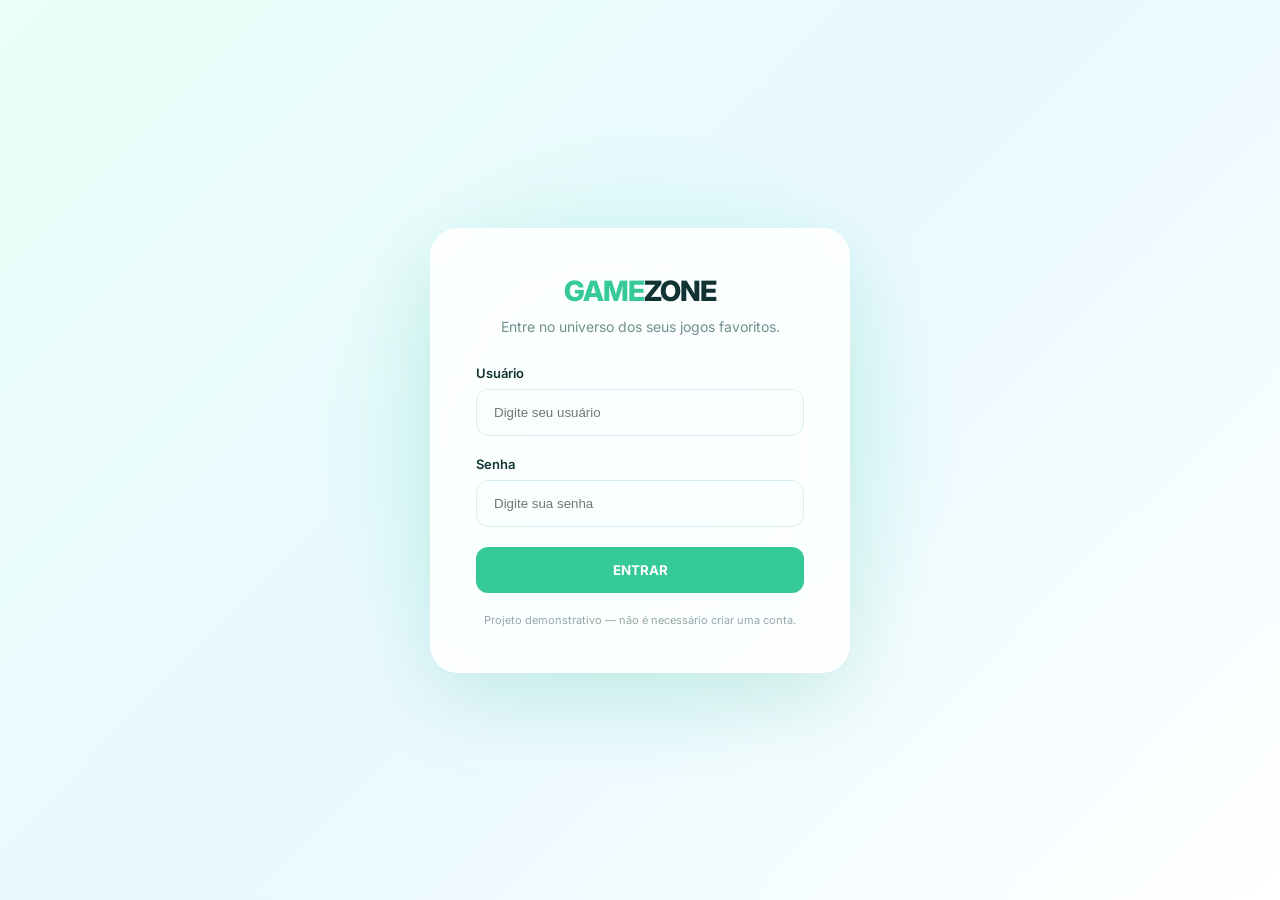
==== index.html @ 06025a19 "Rename MEU-SITE.html to index.html" ====
<!DOCTYPE html>

<html lang="pt-BR">

<head> <meta charset="UTF-8"> <meta name="viewport" content="width=device-width, initial-scale=1.0">

<title>GameZone - Universo dos Jogos</title>

<link rel="stylesheet" href="style.css">

<link rel="preconnect" href="https://fonts.googleapis.com">
<link rel="preconnect" href="https://fonts.gstatic.com" crossorigin>

<link href="https://fonts.googleapis.com/css2?family=Inter:wght@400;500;600;700;800&display=swap"
    rel="stylesheet">

</head>

<body>

<!-- =========================
     TELA DE LOGIN
========================== -->

<section id="loginScreen" class="login-screen">

    <div class="login-background"></div>

    <div class="login-card">

        <div class="logo">
            <span>GAME</span>ZONE
        </div>

        <p class="login-subtitle">
            Entre no universo dos seus jogos favoritos.
        </p>

        <form id="loginForm">

            <div class="input-group">
                <label for="username">Usuário</label>

                <input
                    type="text"
                    id="username"
                    placeholder="Digite seu usuário"
                    required
                >
            </div>

            <div class="input-group">
                <label for="password">Senha</label>

                <input
                    type="password"
                    id="password"
                    placeholder="Digite sua senha"
                    required
                >
            </div>

            <button type="submit" class="login-button">
                ENTRAR
            </button>

        </form>

        <p class="login-info">
            Projeto demonstrativo — não é necessário criar uma conta.
        </p>

    </div>

</section>


<!-- =========================
     SITE PRINCIPAL
========================== -->

<div id="mainSite" class="main-site hidden">

    <!-- NAVBAR -->

    <header class="navbar">

        <div class="nav-logo">
            <span>GAME</span>ZONE
        </div>

        <nav>

            <button onclick="showHome()">
                Início
            </button>

            <button onclick="scrollToGames()">
                Jogos
            </button>

            <button onclick="showAbout()">
                Sobre
            </button>

        </nav>

        <button class="logout-button" onclick="logout()">
            Sair
        </button>

    </header>


    <!-- =========================
         HOME
    ========================== -->

    <main id="homePage">

        <section class="hero">

            <div class="hero-content">

                <span class="hero-tag">
                    🎮 UNIVERSO GAMER
                </span>

                <h1>
                    DESCUBRA O MUNDO
                    <strong>DOS JOGOS</strong>
                </h1>

                <p>
                    Conheça alguns dos maiores jogos competitivos
                    e descubra como eles funcionam, seus estilos
                    e os principais diferenciais.
                </p>

                <button
                    class="hero-button"
                    onclick="scrollToGames()"
                >
                    EXPLORAR JOGOS
                    <span>→</span>
                </button>

            </div>

            <div class="hero-decoration">

                <div class="floating-card card-one">
                    🎯
                </div>

                <div class="floating-card card-two">
                    🏆
                </div>

                <div class="floating-card card-three">
                    ⚡
                </div>

                <div class="controller">
                    🎮
                </div>

            </div>

        </section>


      <!-- =========================
     JOGOS
========================== -->

<section id="gamesSection" class="games-section">

    <div class="section-title">

        <span>
            EXPLORE
        </span>

        <h2>
            ESCOLHA SEU JOGO
        </h2>

        <p>
            Clique em um jogo para conhecer sua mecânica,
            características e diferenciais.
        </p>

    </div>


    <div class="games-grid">


        <!-- =========================
             FORTNITE
        ========================== -->

        <article
            class="game-card fortnite-card"
            onclick="openGame('fortnite')"
        >

            <div class="game-image">

                <img
                 src="https://m.media-amazon.com/images/M/MV5BMTZlMmIxM2EtN2Y4Zi00M2ZhLTk3NzgtNjJmZTU0MTQ3YjcwXkEyXkFqcGc@._V1_.jpg"
                 alt="Fortnite"
>
                >

                <div class="game-overlay"></div>

                <span class="game-number">
                    01
                </span>

            </div>

            <div class="game-info">

                <h3>
                    Fortnite
                </h3>

                <p>
                    Battle Royale
                </p>

                <span class="explore">
                    EXPLORAR →
                </span>

            </div>

        </article>


        <!-- =========================
             FREE FIRE
        ========================== -->

        <article
            class="game-card freefire-card"
            onclick="openGame('freefire')"
        >

            <div class="game-image">

                <img
                    src="https://encrypted-tbn0.gstatic.com/images?q=tbn:ANd9GcQwPkBioJbd1erYd35ypgHe_MgusCHqOXtdo_-5SvNzVg&s=10"
                    alt="Free Fire"
                >

                <div class="game-overlay"></div>

                <span class="game-number">
                    02
                </span>

            </div>

            <div class="game-info">

                <h3>
                    Free Fire
                </h3>

                <p>
                    Battle Royale Mobile
                </p>

                <span class="explore">
                    EXPLORAR →
                </span>

            </div>

        </article>


        <!-- =========================
             COUNTER STRIKE 2
        ========================== -->

        <article
            class="game-card cs-card"
            onclick="openGame('cs2')"
        >

            <div class="game-image">

                <img
                    src="https://cdn.cloudflare.steamstatic.com/steam/apps/730/header.jpg"
                    alt="Counter Strike 2"
                >

                <div class="game-overlay"></div>

                <span class="game-number">
                    03
                </span>

            </div>

            <div class="game-info">

                <h3>
                    Counter-Strike 2
                </h3>

                <p>
                    FPS Competitivo
                </p>

                <span class="explore">
                    EXPLORAR →
                </span>

            </div>

        </article>


        <!-- =========================
             VALORANT
        ========================== -->

        <article
            class="game-card valorant-card"
            onclick="openGame('valorant')"
        >

            <div class="game-image">

                <img
                    src="https://encrypted-tbn0.gstatic.com/images?q=tbn:ANd9GcRIovAiIYFMlY9h-TeOAHui0zJ6QDok-z_y-FRqliYFtg&s=10"
                    alt="Valorant"
                >

                <div class="game-overlay"></div>

                <span class="game-number">
                    04
                </span>

            </div>

            <div class="game-info">

                <h3>
                    Valorant
                </h3>

                <p>
                    FPS Tático
                </p>

                <span class="explore">
                    EXPLORAR →
                </span>

            </div>

        </article>


    </div>

</section>


        <!-- =========================
             SOBRE
        ========================== -->

        <section id="aboutSection" class="about-section">

            <div class="about-content">

                <span>
                    SOBRE O PROJETO
                </span>

                <h2>
                    GAME<span>ZONE</span>
                </h2>

                <p>
                    O GameZone é um projeto desenvolvido para
                    apresentar informações sobre jogos populares,
                    explicando de maneira simples como funcionam
                    e quais características fazem cada título
                    ser diferente.
                </p>

            </div>

        </section>

    </main>


    <!-- =========================
         PÁGINA DO JOGO
    ========================== -->

    <section id="gamePage" class="game-page hidden">

        <div class="game-page-background"></div>

        <button
            class="back-button"
            onclick="closeGame()"
        >
            ← VOLTAR
        </button>


        <div class="game-page-content">

            <div class="game-page-header">

                <span id="gameCategory">
                    BATTLE ROYALE
                </span>

                <h1 id="gameTitle">
                    FORTNITE
                </h1>

                <p id="gameDescription">
                    Descrição do jogo.
                </p>

            </div>


            <div class="game-details">


                <div class="detail-box">

                    <div class="detail-icon">
                        🎮
                    </div>

                    <h3>
                        COMO FUNCIONA
                    </h3>

                    <p id="gameHow">
                        Informações sobre como o jogo funciona.
                    </p>

                </div>


                <div class="detail-box">

                    <div class="detail-icon">
                        ⚡
                    </div>

                    <h3>
                        DIFERENCIAL
                    </h3>

                    <p id="gameDifference">
                        Informações sobre o diferencial.
                    </p>

                </div>


                <div class="detail-box">

                    <div class="detail-icon">
                        🏆
                    </div>

                    <h3>
                        OBJETIVO
                    </h3>

                    <p id="gameObjective">
                        Informações sobre o objetivo.
                    </p>

                </div>


            </div>


            <div class="game-features">

                <h2>
                    PRINCIPAIS CARACTERÍSTICAS
                </h2>

                <div id="gameFeatures" class="features-list">
                </div>

            </div>

        </div>

    </section>


    <!-- FOOTER -->

    <footer>

        <div class="footer-logo">
            GAME<span>ZONE</span>
        </div>

        <p>
            Projeto educacional sobre jogos eletrônicos.
        </p>

        <p class="copyright">
            © 2026 GameZone
        </p>

    </footer>

</div>


<script src="script.js"></script>

</body>

</html>
---- style.css ----
/* =========================================
   CONFIGURACOES GERAIS
========================================= */

* {
    margin: 0;
    padding: 0;
    box-sizing: border-box;
}

html {
    scroll-behavior: smooth;
}

body {
    font-family: "Inter", sans-serif;
    background: #f7ffff;
    color: #123333;
    overflow-x: hidden;
}

button {
    font-family: inherit;
    cursor: pointer;
}

.hidden {
    display: none !important;
}


/* =========================================
   TELA DE LOGIN
========================================= */

.login-screen {
    min-height: 100vh;
    display: flex;
    justify-content: center;
    align-items: center;
    position: relative;
    overflow: hidden;
    background: linear-gradient(
        135deg,
        #eafff8,
        #e9f9ff,
        #ffffff
    );
}

.login-background {
    position: absolute;
    width: 700px;
    height: 700px;
    background: radial-gradient(
        circle,
        rgba(77, 230, 180, 0.25),
        transparent 65%
    );
    border-radius: 50%;
    animation: pulseBackground 6s infinite alternate;
}

@keyframes pulseBackground {
    from {
        transform: scale(1);
    }

    to {
        transform: scale(1.3);
    }
}

.login-card {
    position: relative;
    z-index: 2;
    width: 420px;
    max-width: 90%;
    padding: 45px;
    border-radius: 28px;
    background: rgba(255, 255, 255, 0.9);
    backdrop-filter: blur(20px);
    box-shadow: 0 30px 80px rgba(34, 160, 130, 0.15);
    border: 1px solid rgba(255, 255, 255, 0.8);
    text-align: center;
    animation: loginEntry 0.8s ease;
}

@keyframes loginEntry {
    from {
        opacity: 0;
        transform: translateY(40px) scale(0.95);
    }

    to {
        opacity: 1;
        transform: translateY(0) scale(1);
    }
}

.logo,
.nav-logo {
    font-size: 28px;
    font-weight: 800;
    letter-spacing: -1px;
}

.logo span,
.nav-logo span {
    color: #36c99a;
}

.login-subtitle {
    margin-top: 10px;
    margin-bottom: 30px;
    color: #719090;
    font-size: 14px;
}

.input-group {
    text-align: left;
    margin-bottom: 20px;
}

.input-group label {
    display: block;
    margin-bottom: 8px;
    font-size: 13px;
    font-weight: 600;
}

.input-group input {
    width: 100%;
    padding: 15px 17px;
    border: 1px solid #d7eeee;
    border-radius: 12px;
    outline: none;
    background: #f9ffff;
    transition: 0.3s;
}

.input-group input:focus {
    border-color: #55d9b0;
    box-shadow: 0 0 0 4px rgba(85, 217, 176, 0.12);
}

.login-button {
    width: 100%;
    border: none;
    border-radius: 12px;
    padding: 15px;
    color: white;
    background: #35c99a;
    font-weight: 700;
    transition: 0.3s;
}

.login-button:hover {
    transform: translateY(-2px);
    background: #27b789;
    box-shadow: 0 12px 25px rgba(39, 183, 137, 0.25);
}

.login-info {
    margin-top: 20px;
    color: #94a8a8;
    font-size: 11px;
}


/* =========================================
   NAVBAR
========================================= */

.navbar {
    height: 75px;
    display: flex;
    align-items: center;
    justify-content: space-between;
    padding: 0 7%;
    background: rgba(255, 255, 255, 0.9);
    backdrop-filter: blur(15px);
    border-bottom: 1px solid #e3f2f1;
    position: sticky;
    top: 0;
    z-index: 100;
}

.navbar nav {
    display: flex;
    gap: 8px;
}

.navbar nav button {
    border: none;
    background: transparent;
    padding: 10px 15px;
    color: #577070;
    font-weight: 600;
    transition: 0.3s;
}

.navbar nav button:hover {
    color: #25b58b;
}

.logout-button {
    border: 1px solid #d7eeee;
    background: white;
    padding: 9px 17px;
    border-radius: 10px;
    color: #527070;
    transition: 0.3s;
}

.logout-button:hover {
    background: #effcf8;
    border-color: #8ee5cb;
}


/* =========================================
   HERO
========================================= */

.hero {
    min-height: 650px;
    display: flex;
    align-items: center;
    padding: 80px 9%;
    position: relative;
    overflow: hidden;
    background: linear-gradient(
        120deg,
        #ecfff8,
        #effaff,
        #ffffff
    );
}

.hero-content {
    width: 55%;
    position: relative;
    z-index: 2;
    animation: heroText 1s ease;
}

@keyframes heroText {
    from {
        opacity: 0;
        transform: translateX(-50px);
    }

    to {
        opacity: 1;
        transform: translateX(0);
    }
}

.hero-tag {
    display: inline-block;
    padding: 8px 13px;
    border-radius: 20px;
    background: #d9fff2;
    color: #21ad82;
    font-size: 11px;
    font-weight: 800;
    letter-spacing: 1px;
}

.hero h1 {
    margin-top: 20px;
    font-size: clamp(45px, 6vw, 82px);
    line-height: 0.95;
    letter-spacing: -5px;
}

.hero h1 strong {
    display: block;
    color: #3acb9c;
}

.hero p {
    max-width: 560px;
    margin-top: 25px;
    color: #698080;
    line-height: 1.8;
    font-size: 16px;
}

.hero-button {
    margin-top: 35px;
    padding: 16px 23px;
    border: none;
    border-radius: 13px;
    background: #35c99a;
    color: white;
    font-weight: 800;
    transition: 0.3s;
}

.hero-button span {
    margin-left: 12px;
}

.hero-button:hover {
    transform: translateY(-4px);
    box-shadow: 0 15px 35px rgba(53, 201, 154, 0.25);
}


/* =========================================
   ELEMENTOS FLUTUANTES
========================================= */

.hero-decoration {
    position: absolute;
    right: 7%;
    width: 40%;
    height: 500px;
}

.controller {
    position: absolute;
    top: 50%;
    left: 50%;
    transform: translate(-50%, -50%);
    font-size: 180px;
    filter: drop-shadow(
        0 30px 35px rgba(30, 160, 130, 0.2)
    );
    animation: controllerFloat 4s ease-in-out infinite;
}

@keyframes controllerFloat {
    0%,
    100% {
        transform: translate(-50%, -50%) rotate(-5deg);
    }

    50% {
        transform: translate(-50%, -58%) rotate(5deg);
    }
}

.floating-card {
    position: absolute;
    width: 65px;
    height: 65px;
    display: flex;
    align-items: center;
    justify-content: center;
    border-radius: 18px;
    background: rgba(255, 255, 255, 0.8);
    box-shadow: 0 20px 40px rgba(50, 140, 130, 0.12);
    font-size: 28px;
    animation: floating 5s ease-in-out infinite;
}

.card-one {
    top: 20%;
    left: 20%;
}

.card-two {
    top: 60%;
    right: 10%;
    animation-delay: 1s;
}

.card-three {
    bottom: 10%;
    left: 30%;
    animation-delay: 2s;
}

@keyframes floating {
    0%,
    100% {
        transform: translateY(0);
    }

    50% {
        transform: translateY(-20px);
    }
}


/* =========================================
   SECAO DE JOGOS
========================================= */

.games-section {
    padding: 100px 8%;
    background: white;
}

.section-title {
    text-align: center;
    margin-bottom: 50px;
}

.section-title span {
    color: #36c99a;
    font-size: 11px;
    font-weight: 800;
    letter-spacing: 2px;
}

.section-title h2 {
    margin-top: 10px;
    font-size: 42px;
    letter-spacing: -2px;
}

.section-title p {
    margin-top: 12px;
    color: #789090;
}


/* =========================================
   CARDS DOS JOGOS
========================================= */

.games-grid {
    display: grid;
    grid-template-columns: repeat(4, 1fr);
    gap: 22px;
}

.game-card {
    border-radius: 22px;
    overflow: hidden;
    background: #f8ffff;
    border: 1px solid #e3f1f0;
    cursor: pointer;
    transition:
        transform 0.4s,
        box-shadow 0.4s;
}

.game-card:hover {
    transform: translateY(-10px);
    box-shadow: 0 25px 50px rgba(30, 130, 120, 0.14);
}

.game-image {
    height: 280px;
    position: relative;
    overflow: hidden;
}

.game-image img {
    width: 100%;
    height: 100%;
    object-fit: cover;
    transition: 0.6s;
}

.game-card:hover .game-image img {
    transform: scale(1.08);
}

.game-overlay {
    position: absolute;
    inset: 0;
    background: linear-gradient(
        transparent 30%,
        rgba(0, 0, 0, 0.55)
    );
}

.game-number {
    position: absolute;
    top: 15px;
    left: 15px;
    color: white;
    font-weight: 800;
    font-size: 13px;
}

.game-info {
    padding: 22px;
}

.game-info h3 {
    font-size: 21px;
}

.game-info p {
    margin-top: 6px;
    color: #799090;
    font-size: 13px;
}

.explore {
    display: block;
    margin-top: 20px;
    color: #30bf91;
    font-size: 11px;
    font-weight: 800;
}


/* =========================================
   SOBRE
========================================= */

.about-section {
    padding: 120px 10%;
    background: linear-gradient(
        135deg,
        #eafff7,
        #eaf9ff
    );
}

.about-content {
    max-width: 700px;
}

.about-content > span {
    color: #2bb98d;
    font-size: 11px;
    font-weight: 800;
    letter-spacing: 2px;
}

.about-content h2 {
    margin-top: 15px;
    font-size: 55px;
}

.about-content h2 span {
    color: #34c99a;
}

.about-content p {
    margin-top: 20px;
    color: #637c7c;
    line-height: 1.8;
}


/* =========================================
   PAGINA DO JOGO
========================================= */

.game-page {
    min-height: calc(100vh - 75px);
    position: relative;
    overflow: hidden;
    background: #f4ffff;
}

.game-page-background {
    position: absolute;
    inset: 0;
    opacity: 0.12;
    background: radial-gradient(
        circle at 80% 20%,
        var(--game-color),
        transparent 40%
    );
}

.game-page-content {
    position: relative;
    max-width: 1200px;
    margin: auto;
    padding: 90px 30px 120px;
}

.back-button {
    position: relative;
    margin: 30px 7% 0;
    border: 1px solid rgba(0, 0, 0, 0.08);
    background: rgba(255, 255, 255, 0.8);
    padding: 10px 17px;
    border-radius: 10px;
    color: #557070;
    font-weight: 700;
    transition: 0.3s;
    z-index: 5;
}

.back-button:hover {
    transform: translateX(-5px);
    background: white;
}

.game-page-header {
    max-width: 800px;
    animation: gameHeaderEntry 0.8s ease;
}

@keyframes gameHeaderEntry {
    from {
        opacity: 0;
        transform: translateY(50px) scale(0.97);
    }

    to {
        opacity: 1;
        transform: translateY(0) scale(1);
    }
}

.game-page-header span {
    color: var(--game-color);
    font-size: 12px;
    font-weight: 800;
    letter-spacing: 2px;
}

.game-page-header h1 {
    margin-top: 10px;
    font-size: clamp(50px, 8vw, 100px);
    line-height: 0.95;
    letter-spacing: -5px;
    color: #102828;
}

.game-page-header p {
    margin-top: 25px;
    max-width: 700px;
    color: #647c7c;
    line-height: 1.8;
    font-size: 17px;
}


/* =========================================
   DETALHES DO JOGO
========================================= */

.game-details {
    display: grid;
    grid-template-columns: repeat(3, 1fr);
    gap: 20px;
    margin-top: 65px;
}

.detail-box {
    padding: 30px;
    background: rgba(255, 255, 255, 0.75);
    border: 1px solid rgba(0, 0, 0, 0.05);
    border-radius: 22px;
    backdrop-filter: blur(10px);
    transition: 0.3s;
    animation: detailEntry 0.8s ease both;
}

.detail-box:nth-child(2) {
    animation-delay: 0.1s;
}

.detail-box:nth-child(3) {
    animation-delay: 0.2s;
}

@keyframes detailEntry {
    from {
        opacity: 0;
        transform: translateY(30px);
    }

    to {
        opacity: 1;
        transform: translateY(0);
    }
}

.detail-box:hover {
    transform: translateY(-6px);
    box-shadow: 0 20px 45px rgba(0, 0, 0, 0.08);
}

.detail-icon {
    font-size: 30px;
    margin-bottom: 20px;
}

.detail-box h3 {
    font-size: 14px;
    letter-spacing: 1px;
}

.detail-box p {
    margin-top: 13px;
    color: #718585;
    font-size: 14px;
    line-height: 1.7;
}


/* =========================================
   CARACTERISTICAS
========================================= */

.game-features {
    margin-top: 70px;
    animation: featureEntry 1s ease;
}

@keyframes featureEntry {
    from {
        opacity: 0;
    }

    to {
        opacity: 1;
    }
}

.game-features h2 {
    font-size: 30px;
}

.features-list {
    display: flex;
    flex-wrap: wrap;
    gap: 12px;
    margin-top: 25px;
}

.feature {
    padding: 12px 17px;
    border-radius: 30px;
    background: white;
    border: 1px solid #e2eeee;
    color: #536c6c;
    font-size: 13px;
    transition: 0.3s;
}

.feature:hover {
    color: var(--game-color);
    border-color: var(--game-color);
    transform: translateY(-3px);
}


/* =========================================
   FOOTER
========================================= */

footer {
    padding: 45px 8%;
    border-top: 1px solid #e2eeee;
    background: #f8ffff;
    text-align: center;
}

.footer-logo {
    font-size: 22px;
    font-weight: 800;
}

.footer-logo span {
    color: #34c99a;
}

footer p {
    margin-top: 8px;
    color: #829494;
    font-size: 12px;
}

.copyright {
    margin-top: 20px;
}


/* =========================================
   ANIMACAO DE TROCA DE PAGINA
========================================= */

.page-transition {
    animation: pageTransition 0.7s ease;
}

@keyframes pageTransition {
    0% {
        opacity: 0;
        transform: scale(0.97) translateY(20px);
    }

    100% {
        opacity: 1;
        transform: scale(1) translateY(0);
    }
}


/* =========================================
   RESPONSIVIDADE
========================================= */

@media (max-width: 1000px) {

    .games-grid {
        grid-template-columns: repeat(2, 1fr);
    }

    .hero-content {
        width: 70%;
    }

    .hero-decoration {
        opacity: 0.35;
    }

    .game-details {
        grid-template-columns: 1fr;
    }
}

@media (max-width: 700px) {

    .navbar {
        padding: 0 20px;
    }

    .navbar nav {
        display: none;
    }

    .hero {
        padding: 70px 25px;
    }

    .hero-content {
        width: 100%;
    }

    .hero-decoration {
        display: none;
    }

    .games-section {
        padding: 70px 20px;
    }

    .games-grid {
        grid-template-columns: 1fr;
    }

    .section-title h2 {
        font-size: 32px;
    }

    .game-page-content {
        padding: 60px 20px;
    }

    .game-page-header h1 {
        letter-spacing: -3px;
    }

    .about-section {
        padding: 80px 25px;
    }

    .about-content h2 {
        font-size: 42px;
    }
}
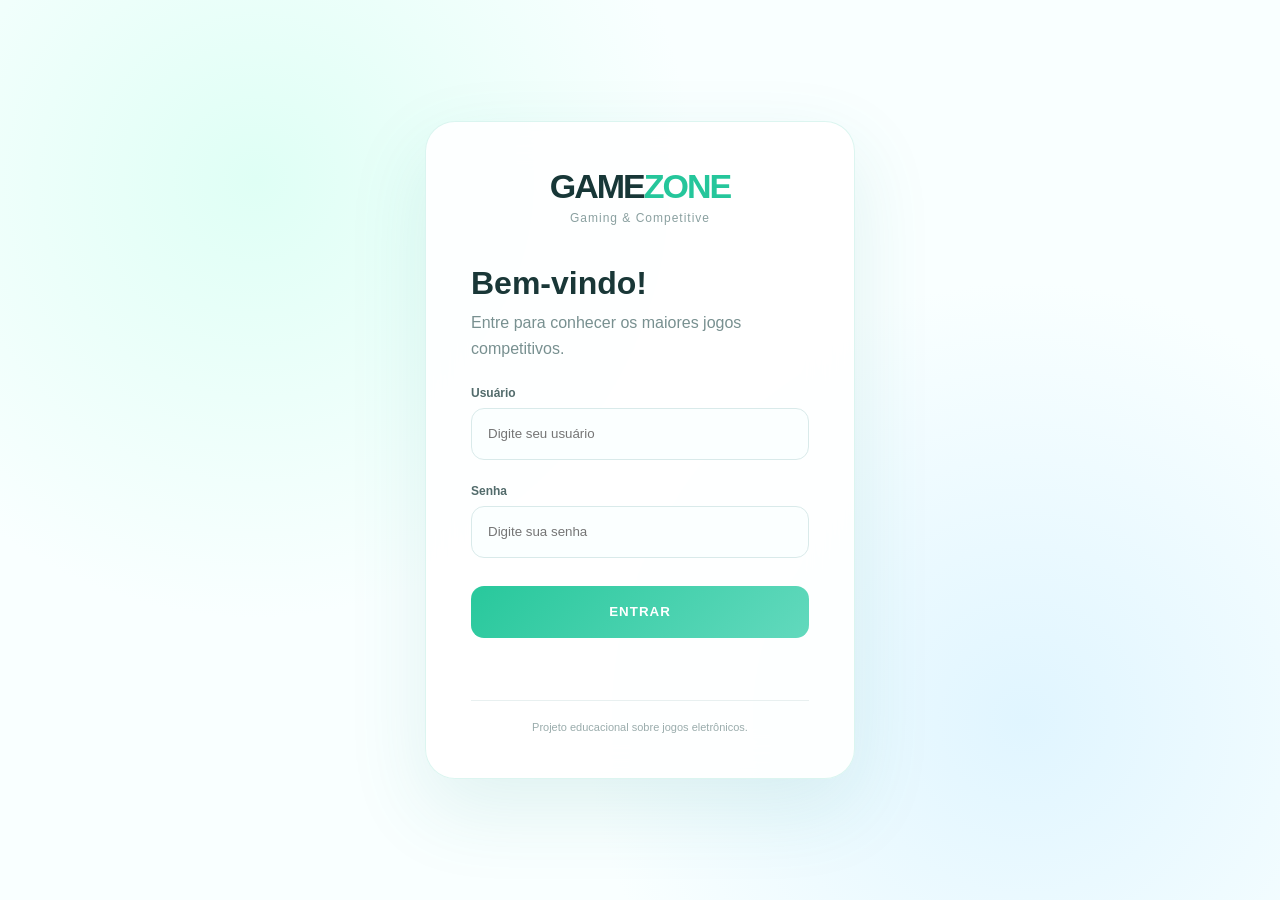
==== commit beadca8f: "Rename index.html.html to index.html" ====
--- a/index.html
+++ b/index.html
@@ -1,541 +1,1271 @@
 <!DOCTYPE html>
-
 <html lang="pt-BR">
 
-<head> <meta charset="UTF-8"> <meta name="viewport" content="width=device-width, initial-scale=1.0">
-
-<title>GameZone - Universo dos Jogos</title>
-
-<link rel="stylesheet" href="style.css">
-
-<link rel="preconnect" href="https://fonts.googleapis.com">
-<link rel="preconnect" href="https://fonts.gstatic.com" crossorigin>
-
-<link href="https://fonts.googleapis.com/css2?family=Inter:wght@400;500;600;700;800&display=swap"
-    rel="stylesheet">
-
+<head>
+    <meta charset="UTF-8">
+    <meta name="viewport" content="width=device-width, initial-scale=1.0">
+
+    <title>GAMEZONE</title>
+
+    <link rel="stylesheet" href="style.css">
 </head>
 
 <body>
 
-<!-- =========================
-     TELA DE LOGIN
-========================== -->
-
-<section id="loginScreen" class="login-screen">
-
-    <div class="login-background"></div>
-
-    <div class="login-card">
-
-        <div class="logo">
-            <span>GAME</span>ZONE
+    <!-- =====================================================
+         LOGIN
+    ====================================================== -->
+
+    <section id="loginScreen" class="login-screen">
+
+        <div class="login-card">
+
+            <div class="logo">
+                GAME<span>ZONE</span>
+            </div>
+
+            <p class="login-subtitle">
+                Gaming & Competitive
+            </p>
+
+            <h1>
+                Bem-vindo!
+            </h1>
+
+            <p class="login-description">
+                Entre para conhecer os maiores jogos competitivos.
+            </p>
+
+            <form id="loginForm">
+
+                <div class="input-group">
+
+                    <label for="username">
+                        Usuário
+                    </label>
+
+                    <input
+                        type="text"
+                        id="username"
+                        placeholder="Digite seu usuário"
+                        autocomplete="off"
+                    >
+
+                </div>
+
+
+                <div class="input-group">
+
+                    <label for="password">
+                        Senha
+                    </label>
+
+                    <input
+                        type="password"
+                        id="password"
+                        placeholder="Digite sua senha"
+                    >
+
+                </div>
+
+                <button
+                    type="submit"
+                    class="login-button"
+                >
+                    ENTRAR
+                </button>
+
+                <p
+                    id="loginError"
+                    class="login-error"
+                ></p>
+
+            </form>
+
+            <div class="login-info">
+                Projeto educacional sobre jogos eletrônicos.
+            </div>
+
         </div>
 
-        <p class="login-subtitle">
-            Entre no universo dos seus jogos favoritos.
-        </p>
-
-        <form id="loginForm">
-
-            <div class="input-group">
-                <label for="username">Usuário</label>
-
-                <input
-                    type="text"
-                    id="username"
-                    placeholder="Digite seu usuário"
-                    required
+    </section>
+
+
+    <!-- =====================================================
+         SITE PRINCIPAL
+    ====================================================== -->
+
+    <div id="mainSite" class="main-site hidden">
+
+
+        <!-- =================================================
+             HEADER
+        ================================================== -->
+
+        <header class="main-header">
+
+            <div class="header-logo">
+                GAME<span>ZONE</span>
+            </div>
+
+            <nav>
+
+                <button
+                    onclick="showHome()"
+                    class="nav-button"
                 >
-            </div>
-
-            <div class="input-group">
-                <label for="password">Senha</label>
-
-                <input
-                    type="password"
-                    id="password"
-                    placeholder="Digite sua senha"
-                    required
+                    Início
+                </button>
+
+                <button
+                    onclick="scrollToGames()"
+                    class="nav-button"
                 >
-            </div>
-
-            <button type="submit" class="login-button">
-                ENTRAR
+                    Jogos
+                </button>
+
+                <button
+                    onclick="scrollToAbout()"
+                    class="nav-button"
+                >
+                    Sobre
+                </button>
+
+            </nav>
+
+            <button
+                class="logout-button"
+                onclick="logout()"
+            >
+                Sair
             </button>
 
-        </form>
-
-        <p class="login-info">
-            Projeto demonstrativo — não é necessário criar uma conta.
-        </p>
-
-    </div>
-
-</section>
-
-
-<!-- =========================
-     SITE PRINCIPAL
-========================== -->
-
-<div id="mainSite" class="main-site hidden">
-
-    <!-- NAVBAR -->
-
-    <header class="navbar">
-
-        <div class="nav-logo">
-            <span>GAME</span>ZONE
-        </div>
-
-        <nav>
-
-            <button onclick="showHome()">
-                Início
-            </button>
-
-            <button onclick="scrollToGames()">
-                Jogos
-            </button>
-
-            <button onclick="showAbout()">
-                Sobre
-            </button>
-
-        </nav>
-
-        <button class="logout-button" onclick="logout()">
-            Sair
-        </button>
-
-    </header>
-
-
-    <!-- =========================
-         HOME
-    ========================== -->
-
-    <main id="homePage">
-
-        <section class="hero">
-
-            <div class="hero-content">
-
-                <span class="hero-tag">
-                    🎮 UNIVERSO GAMER
-                </span>
-
-                <h1>
-                    DESCUBRA O MUNDO
-                    <strong>DOS JOGOS</strong>
-                </h1>
-
-                <p>
-                    Conheça alguns dos maiores jogos competitivos
-                    e descubra como eles funcionam, seus estilos
-                    e os principais diferenciais.
-                </p>
-
-                <button
-                    class="hero-button"
-                    onclick="scrollToGames()"
-                >
-                    EXPLORAR JOGOS
-                    <span>→</span>
-                </button>
-
-            </div>
-
-            <div class="hero-decoration">
-
-                <div class="floating-card card-one">
-                    🎯
+        </header>
+
+
+        <!-- =================================================
+             HOME
+        ================================================== -->
+
+        <main id="homePage">
+
+
+            <section class="hero">
+
+                <div class="hero-content">
+
+                    <span class="hero-tag">
+                        🎮 GAMEZONE
+                    </span>
+
+                    <h1>
+                        O universo dos
+                        <span>games</span>
+                        em um só lugar.
+                    </h1>
+
+                    <p>
+                        Descubra como os maiores jogos
+                        competitivos funcionam, seus diferenciais,
+                        skins, streamers e muito mais.
+                    </p>
+
+                    <button
+                        class="hero-button"
+                        onclick="scrollToGames()"
+                    >
+                        EXPLORAR JOGOS →
+                    </button>
+
                 </div>
 
-                <div class="floating-card card-two">
-                    🏆
-                </div>
-
-                <div class="floating-card card-three">
-                    ⚡
-                </div>
-
-                <div class="controller">
-                    🎮
-                </div>
-
-            </div>
-
-        </section>
-
-
-      <!-- =========================
-     JOGOS
-========================== -->
-
-<section id="gamesSection" class="games-section">
-
-    <div class="section-title">
-
-        <span>
-            EXPLORE
-        </span>
-
-        <h2>
-            ESCOLHA SEU JOGO
-        </h2>
-
-        <p>
-            Clique em um jogo para conhecer sua mecânica,
-            características e diferenciais.
-        </p>
-
-    </div>
-
-
-    <div class="games-grid">
-
-
-        <!-- =========================
-             FORTNITE
-        ========================== -->
-
-        <article
-            class="game-card fortnite-card"
-            onclick="openGame('fortnite')"
-        >
-
-            <div class="game-image">
-
-                <img
-                 src="https://m.media-amazon.com/images/M/MV5BMTZlMmIxM2EtN2Y4Zi00M2ZhLTk3NzgtNjJmZTU0MTQ3YjcwXkEyXkFqcGc@._V1_.jpg"
-                 alt="Fortnite"
->
-                >
-
-                <div class="game-overlay"></div>
-
-                <span class="game-number">
-                    01
-                </span>
-
-            </div>
-
-            <div class="game-info">
-
-                <h3>
-                    Fortnite
-                </h3>
-
-                <p>
-                    Battle Royale
-                </p>
-
-                <span class="explore">
-                    EXPLORAR →
-                </span>
-
-            </div>
-
-        </article>
-
-
-        <!-- =========================
-             FREE FIRE
-        ========================== -->
-
-        <article
-            class="game-card freefire-card"
-            onclick="openGame('freefire')"
-        >
-
-            <div class="game-image">
-
-                <img
-                    src="https://encrypted-tbn0.gstatic.com/images?q=tbn:ANd9GcQwPkBioJbd1erYd35ypgHe_MgusCHqOXtdo_-5SvNzVg&s=10"
-                    alt="Free Fire"
-                >
-
-                <div class="game-overlay"></div>
-
-                <span class="game-number">
-                    02
-                </span>
-
-            </div>
-
-            <div class="game-info">
-
-                <h3>
-                    Free Fire
-                </h3>
-
-                <p>
-                    Battle Royale Mobile
-                </p>
-
-                <span class="explore">
-                    EXPLORAR →
-                </span>
-
-            </div>
-
-        </article>
-
-
-        <!-- =========================
-             COUNTER STRIKE 2
-        ========================== -->
-
-        <article
-            class="game-card cs-card"
-            onclick="openGame('cs2')"
-        >
-
-            <div class="game-image">
-
-                <img
-                    src="https://cdn.cloudflare.steamstatic.com/steam/apps/730/header.jpg"
-                    alt="Counter Strike 2"
-                >
-
-                <div class="game-overlay"></div>
-
-                <span class="game-number">
-                    03
-                </span>
-
-            </div>
-
-            <div class="game-info">
-
-                <h3>
-                    Counter-Strike 2
-                </h3>
-
-                <p>
-                    FPS Competitivo
-                </p>
-
-                <span class="explore">
-                    EXPLORAR →
-                </span>
-
-            </div>
-
-        </article>
-
-
-        <!-- =========================
-             VALORANT
-        ========================== -->
-
-        <article
-            class="game-card valorant-card"
-            onclick="openGame('valorant')"
-        >
-
-            <div class="game-image">
-
-                <img
-                    src="https://encrypted-tbn0.gstatic.com/images?q=tbn:ANd9GcRIovAiIYFMlY9h-TeOAHui0zJ6QDok-z_y-FRqliYFtg&s=10"
-                    alt="Valorant"
-                >
-
-                <div class="game-overlay"></div>
-
-                <span class="game-number">
-                    04
-                </span>
-
-            </div>
-
-            <div class="game-info">
-
-                <h3>
-                    Valorant
-                </h3>
-
-                <p>
-                    FPS Tático
-                </p>
-
-                <span class="explore">
-                    EXPLORAR →
-                </span>
-
-            </div>
-
-        </article>
-
-
-    </div>
-
-</section>
-
-
-        <!-- =========================
-             SOBRE
-        ========================== -->
-
-        <section id="aboutSection" class="about-section">
-
-            <div class="about-content">
-
-                <span>
-                    SOBRE O PROJETO
-                </span>
-
-                <h2>
-                    GAME<span>ZONE</span>
-                </h2>
-
-                <p>
-                    O GameZone é um projeto desenvolvido para
-                    apresentar informações sobre jogos populares,
-                    explicando de maneira simples como funcionam
-                    e quais características fazem cada título
-                    ser diferente.
-                </p>
-
-            </div>
-
-        </section>
-
-    </main>
-
-
-    <!-- =========================
-         PÁGINA DO JOGO
-    ========================== -->
-
-    <section id="gamePage" class="game-page hidden">
-
-        <div class="game-page-background"></div>
-
-        <button
-            class="back-button"
-            onclick="closeGame()"
-        >
-            ← VOLTAR
-        </button>
-
-
-        <div class="game-page-content">
-
-            <div class="game-page-header">
-
-                <span id="gameCategory">
-                    BATTLE ROYALE
-                </span>
-
-                <h1 id="gameTitle">
-                    FORTNITE
-                </h1>
-
-                <p id="gameDescription">
-                    Descrição do jogo.
-                </p>
-
-            </div>
-
-
-            <div class="game-details">
-
-
-                <div class="detail-box">
-
-                    <div class="detail-icon">
+
+                <div class="hero-decoration">
+
+                    <div class="floating-card card-one">
+                        🎯
+                    </div>
+
+                    <div class="floating-card card-two">
                         🎮
                     </div>
 
-                    <h3>
-                        COMO FUNCIONA
-                    </h3>
-
-                    <p id="gameHow">
-                        Informações sobre como o jogo funciona.
-                    </p>
-
-                </div>
-
-
-                <div class="detail-box">
-
-                    <div class="detail-icon">
+                    <div class="floating-card card-three">
                         ⚡
                     </div>
 
-                    <h3>
-                        DIFERENCIAL
-                    </h3>
-
-                    <p id="gameDifference">
-                        Informações sobre o diferencial.
+                </div>
+
+            </section>
+
+
+            <!-- =================================================
+                 JOGOS
+            ================================================== -->
+
+            <section
+                id="gamesSection"
+                class="games-section"
+            >
+
+                <div class="section-heading">
+
+                    <span>
+                        ESCOLHA SEU JOGO
+                    </span>
+
+                    <h2>
+                        Explore os games
+                    </h2>
+
+                    <p>
+                        Clique em um jogo para conhecer sua
+                        mecânica, características e diferenciais.
                     </p>
 
                 </div>
 
 
-                <div class="detail-box">
-
-                    <div class="detail-icon">
-                        🏆
+                <div class="games-grid">
+
+
+                    <!-- FORTNITE -->
+
+                    <article
+                        class="game-card fortnite-card"
+                        onclick="openGame('fortnite')"
+                    >
+
+                        <div class="game-image">
+
+                            <img
+                                src="https://encrypted-tbn0.gstatic.com/images?q=tbn:ANd9GcR9rEJkqx-9k19Tjr0dt65zterCyKcpfK58SWB-BGAAgQ&s=10"
+                                alt="Fortnite"
+                            >
+
+                            <span class="game-number">
+                                01
+                            </span>
+
+                        </div>
+
+                        <div class="game-card-content">
+
+                            <span>
+                                BATTLE ROYALE
+                            </span>
+
+                            <h3>
+                                Fortnite
+                            </h3>
+
+                            <p>
+                                Construção, combate e sobrevivência.
+                            </p>
+
+                            <strong>
+                                EXPLORAR →
+                            </strong>
+
+                        </div>
+
+                    </article>
+
+
+                    <!-- FREE FIRE -->
+
+                    <article
+                        class="game-card freefire-card"
+                        onclick="openGame('freefire')"
+                    >
+
+                        <div class="game-image">
+
+                            <img
+                                src="https://s2-techtudo.glbimg.com/hcSrXfpRowigd5c-F5gkTY4JIbU=/0x0:1440x810/984x0/smart/filters:strip_icc()/i.s3.glbimg.com/v1/AUTH_08fbf48bc0524877943fe86e43087e7a/internal_photos/bs/2019/w/T/zdKUnlQFKm99UjaaaIMg/free-fire.jpg"
+                                alt="Free Fire"
+                            >
+
+                            <span class="game-number">
+                                02
+                            </span>
+
+                        </div>
+
+                        <div class="game-card-content">
+
+                            <span>
+                                BATTLE ROYALE MOBILE
+                            </span>
+
+                            <h3>
+                                Free Fire
+                            </h3>
+
+                            <p>
+                                Partidas rápidas e combate intenso.
+                            </p>
+
+                            <strong>
+                                EXPLORAR →
+                            </strong>
+
+                        </div>
+
+                    </article>
+
+
+                    <!-- CS2 -->
+
+                    <article
+                        class="game-card cs2-card"
+                        onclick="openGame('cs2')"
+                    >
+
+                        <div class="game-image">
+
+                            <img
+                                src="https://cdn.cloudflare.steamstatic.com/steam/apps/730/header.jpg"
+                                alt="Counter-Strike 2"
+                            >
+
+                            <span class="game-number">
+                                03
+                            </span>
+
+                        </div>
+
+                        <div class="game-card-content">
+
+                            <span>
+                                FPS COMPETITIVO
+                            </span>
+
+                            <h3>
+                                Counter-Strike 2
+                            </h3>
+
+                            <p>
+                                Estratégia, precisão e trabalho em equipe.
+                            </p>
+
+                            <strong>
+                                EXPLORAR →
+                            </strong>
+
+                        </div>
+
+                    </article>
+
+
+                    <!-- VALORANT -->
+
+                    <article
+                        class="game-card valorant-card"
+                        onclick="openGame('valorant')"
+                    >
+
+                        <div class="game-image">
+
+                            <img
+                                src="https://encrypted-tbn0.gstatic.com/images?q=tbn:ANd9GcTlDEtQ18g9_PeS7kWxKzcCiLLzx9kXA3nn6c_iomD1CQ&s=10"
+                                alt="Valorant"
+                            >
+
+                            <span class="game-number">
+                                04
+                            </span>
+
+                        </div>
+
+                        <div class="game-card-content">
+
+                            <span>
+                                FPS TÁTICO
+                            </span>
+
+                            <h3>
+                                Valorant
+                            </h3>
+
+                            <p>
+                                Agentes, habilidades e estratégia.
+                            </p>
+
+                            <strong>
+                                EXPLORAR →
+                            </strong>
+
+                        </div>
+
+                    </article>
+
+                </div>
+
+            </section>
+
+
+            <!-- =================================================
+                 SOBRE
+            ================================================== -->
+
+            <section
+                id="aboutSection"
+                class="about-section"
+            >
+
+                <div>
+
+                    <span>
+                        SOBRE O PROJETO
+                    </span>
+
+                    <h2>
+                        GAMEZONE
+                    </h2>
+
+                </div>
+
+                <p>
+                    O GameZone é um projeto educacional criado
+                    para apresentar informações sobre jogos
+                    eletrônicos, suas mecânicas, características,
+                    diferenciais e comunidades.
+                </p>
+
+            </section>
+
+        </main>
+
+
+        <!-- =================================================
+             PÁGINA DO JOGO
+        ================================================== -->
+
+        <section
+            id="gamePage"
+            class="game-page hidden"
+        >
+
+            <!-- BOTÃO MENU -->
+
+            <button
+                id="toggleGameMenu"
+                class="toggle-game-menu"
+                onclick="toggleGameMenu()"
+            >
+                ☰
+            </button>
+
+
+            <!-- MENU LATERAL -->
+
+            <aside class="game-sidebar">
+
+                <div class="sidebar-logo">
+                    GAME<span>ZONE</span>
+                </div>
+
+                <div class="sidebar-title">
+                    MENU DO JOGO
+                </div>
+
+
+                <button
+                    class="game-menu-button active"
+                    onclick="showGameSection('meta')"
+                >
+                    <span class="menu-icon">
+                        🎯
+                    </span>
+
+                    <span>
+                        Meta / Skins
+                    </span>
+                </button>
+
+
+                <button
+                    class="game-menu-button"
+                    onclick="showGameSection('streamers')"
+                >
+                    <span class="menu-icon">
+                        🎥
+                    </span>
+
+                    <span>
+                        Streamers
+                    </span>
+                </button>
+
+
+                <button
+                    class="game-menu-button"
+                    onclick="openGameLauncher()"
+                >
+                    <span class="menu-icon">
+                        🚀
+                    </span>
+
+                    <span id="launcherName">
+                        Launcher
+                    </span>
+                </button>
+
+
+                <div class="sidebar-line"></div>
+
+
+                <button
+                    class="game-menu-button back"
+                    onclick="closeGame()"
+                >
+                    <span class="menu-icon">
+                        ←
+                    </span>
+
+                    <span>
+                        Voltar aos jogos
+                    </span>
+                </button>
+
+            </aside>
+
+
+            <!-- FUNDO -->
+
+            <div
+                id="gameBackground"
+                class="game-page-background"
+            ></div>
+
+
+            <!-- CONTEÚDO -->
+
+            <div class="game-page-content">
+
+
+                <button
+                    class="old-back-button"
+                    onclick="closeGame()"
+                >
+                    ← VOLTAR
+                </button>
+
+
+                <div class="game-page-header">
+
+                    <span id="gameCategory">
+                        BATTLE ROYALE
+                    </span>
+
+                    <h1 id="gameTitle">
+                        Fortnite
+                    </h1>
+
+                    <p id="gameDescription">
+                        Construção, combate e sobrevivência.
+                    </p>
+
+                </div>
+
+
+                <!-- INFORMAÇÕES -->
+
+                <div class="game-info-grid">
+
+
+                    <div class="info-box">
+
+                        <span>
+                            COMO FUNCIONA
+                        </span>
+
+                        <h2>
+                            Mecânica
+                        </h2>
+
+                        <p id="gameHow">
+                            Fortnite combina combate,
+                            exploração e construção.
+                        </p>
+
                     </div>
 
-                    <h3>
-                        OBJETIVO
-                    </h3>
-
-                    <p id="gameObjective">
-                        Informações sobre o objetivo.
-                    </p>
+
+                    <div class="info-box">
+
+                        <span>
+                            DIFERENCIAL
+                        </span>
+
+                        <h2>
+                            O que torna especial?
+                        </h2>
+
+                        <p id="gameDifference">
+                            A possibilidade de construir
+                            estruturas durante o combate.
+                        </p>
+
+                    </div>
+
+
+                    <div class="info-box">
+
+                        <span>
+                            OBJETIVO
+                        </span>
+
+                        <h2>
+                            Seu objetivo
+                        </h2>
+
+                        <p id="gameObjective">
+                            Ser o último jogador ou equipe
+                            sobrevivente.
+                        </p>
+
+                    </div>
 
                 </div>
 
 
+                <!-- CONTEÚDO DO MENU -->
+
+                <div id="gameExtraContent">
+
+                    <div class="extra-content">
+
+                        <span class="extra-label">
+                            CONTEÚDO DO JOGO
+                        </span>
+
+                        <h2>
+                            Meta / Skins
+                        </h2>
+
+                        <p>
+                            Confira informações sobre a
+                            meta e as skins do jogo.
+                        </p>
+
+                    </div>
+
+                </div>
+
+
             </div>
 
-
-            <div class="game-features">
-
-                <h2>
-                    PRINCIPAIS CARACTERÍSTICAS
-                </h2>
-
-                <div id="gameFeatures" class="features-list">
-                </div>
-
+        </section>
+
+
+        <!-- =================================================
+             FOOTER
+        ================================================== -->
+
+        <footer>
+
+            <div class="footer-logo">
+                GAME<span>ZONE</span>
             </div>
 
-        </div>
-
-    </section>
-
-
-    <!-- FOOTER -->
-
-    <footer>
-
-        <div class="footer-logo">
-            GAME<span>ZONE</span>
-        </div>
-
-        <p>
-            Projeto educacional sobre jogos eletrônicos.
-        </p>
-
-        <p class="copyright">
-            © 2026 GameZone
-        </p>
-
-    </footer>
-
-</div>
-
-
-<script src="script.js"></script>
+            <p>
+                Projeto educacional sobre jogos eletrônicos.
+            </p>
+
+            <p>
+                © 2026 GameZone
+            </p>
+
+            <p class="authors">
+                Direitos autorais © 2026
+                <strong>
+                    Iago e Pedro Marcelo
+                </strong>
+            </p>
+
+        </footer>
+
+    </div>
+
+
+    <!-- =====================================================
+         JAVASCRIPT
+    ====================================================== -->
+
+    <script>
+
+        /* =================================================
+           LOGIN
+        ================================================= */
+
+        const loginForm =
+            document.getElementById("loginForm");
+
+        const loginScreen =
+            document.getElementById("loginScreen");
+
+        const mainSite =
+            document.getElementById("mainSite");
+
+        const loginError =
+            document.getElementById("loginError");
+
+
+        loginForm.addEventListener(
+            "submit",
+            function(event) {
+
+                event.preventDefault();
+
+                const username =
+                    document.getElementById("username").value;
+
+                const password =
+                    document.getElementById("password").value;
+
+
+                if (
+                    username === "admin" &&
+                    password === "123456"
+                ) {
+
+                    loginScreen.classList.add("hidden");
+
+                    mainSite.classList.remove("hidden");
+
+                } else {
+
+                    loginError.textContent =
+                        "Usuário ou senha incorretos.";
+
+                }
+
+            }
+        );
+
+
+        /* =================================================
+           DADOS DOS JOGOS
+        ================================================= */
+
+        const games = {
+
+            fortnite: {
+
+                title: "Fortnite",
+
+                category: "BATTLE ROYALE",
+
+                description:
+                    "Construção, combate e sobrevivência.",
+
+                how:
+                    "Os jogadores caem no mapa, coletam recursos, armas e equipamentos enquanto tentam sobreviver até o final.",
+
+                difference:
+                    "A construção durante o combate é uma das principais características do jogo.",
+
+                objective:
+                    "Ser o último jogador ou equipe sobrevivente.",
+
+                launcher:
+                    "Epic Games",
+
+                launcherUrl:
+                    "https://store.epicgames.com/pt-BR/all-experiences/fortnite",
+
+                streamer:
+                    "Ninja",
+
+                streamerUrl:
+                    "https://www.youtube.com/@Ninja"
+
+            },
+
+
+            freefire: {
+
+                title: "Free Fire",
+
+                category: "BATTLE ROYALE MOBILE",
+
+                description:
+                    "Partidas rápidas e combate intenso.",
+
+                how:
+                    "Jogadores entram em uma ilha, procuram armas e equipamentos e enfrentam outros jogadores até restar apenas um.",
+
+                difference:
+                    "Partidas rápidas, personagens com habilidades e otimização para dispositivos móveis.",
+
+                objective:
+                    "Sobreviver e alcançar a vitória eliminando os adversários.",
+
+                launcher:
+                    "Garena",
+
+                launcherUrl:
+                    "https://ff.garena.com/pt/",
+
+                streamer:
+                    "Nobru",
+
+                streamerUrl:
+                    "https://www.youtube.com/@Nobru"
+
+            },
+
+
+            cs2: {
+
+                title: "Counter-Strike 2",
+
+                category: "FPS COMPETITIVO",
+
+                description:
+                    "Estratégia, precisão e trabalho em equipe.",
+
+                how:
+                    "Duas equipes disputam objetivos em rodadas, utilizando armas e estratégias para superar os adversários.",
+
+                difference:
+                    "Economia de armas, precisão, mapas competitivos e forte foco em estratégia.",
+
+                objective:
+                    "Completar o objetivo da rodada ou eliminar a equipe adversária.",
+
+                launcher:
+                    "Steam",
+
+                launcherUrl:
+                    "https://store.steampowered.com/app/730/CounterStrike_2/",
+
+                streamer:
+                    "Gaules",
+
+                streamerUrl:
+                    "https://www.youtube.com/@Gaules"
+
+            },
+
+
+            valorant: {
+
+                title: "Valorant",
+
+                category: "FPS TÁTICO",
+
+                description:
+                    "Agentes, habilidades e estratégia.",
+
+                how:
+                    "Duas equipes se enfrentam em rodadas utilizando armas e habilidades exclusivas dos agentes.",
+
+                difference:
+                    "Mistura de tiro tático com habilidades únicas dos personagens.",
+
+                objective:
+                    "Vencer as rodadas completando o objetivo ou eliminando a equipe adversária.",
+
+                launcher:
+                    "Riot Games",
+
+                launcherUrl:
+                    "https://playvalorant.com/pt-br/download/",
+
+                streamer:
+                    "tarik",
+
+                streamerUrl:
+                    "https://www.youtube.com/@tarik"
+
+            }
+
+        };
+
+
+        let currentGame = "";
+
+
+        /* =================================================
+           ABRIR JOGO
+        ================================================= */
+
+        function openGame(game) {
+
+            const data =
+                games[game];
+
+            if (!data) {
+                return;
+            }
+
+            currentGame = game;
+
+
+            document
+                .getElementById("homePage")
+                .classList.add("hidden");
+
+
+            document
+                .getElementById("gamePage")
+                .classList.remove("hidden");
+
+
+            document
+                .querySelector("footer")
+                .classList.add("hidden");
+
+
+            document
+                .getElementById("gameTitle")
+                .textContent =
+                data.title;
+
+
+            document
+                .getElementById("gameCategory")
+                .textContent =
+                data.category;
+
+
+            document
+                .getElementById("gameDescription")
+                .textContent =
+                data.description;
+
+
+            document
+                .getElementById("gameHow")
+                .textContent =
+                data.how;
+
+
+            document
+                .getElementById("gameDifference")
+                .textContent =
+                data.difference;
+
+
+            document
+                .getElementById("gameObjective")
+                .textContent =
+                data.objective;
+
+
+            document
+                .getElementById("launcherName")
+                .textContent =
+                data.launcher;
+
+
+            document
+                .getElementById("gamePage")
+                .className =
+                "game-page " + game;
+
+
+            showGameSection("meta");
+
+            window.scrollTo(0, 0);
+
+        }
+
+
+        /* =================================================
+           FECHAR JOGO
+        ================================================= */
+
+        function closeGame() {
+
+            document
+                .getElementById("gamePage")
+                .classList.add("hidden");
+
+
+            document
+                .getElementById("homePage")
+                .classList.remove("hidden");
+
+
+            document
+                .querySelector("footer")
+                .classList.remove("hidden");
+
+
+            currentGame = "";
+
+            window.scrollTo(0, 0);
+
+        }
+
+
+        /* =================================================
+           ABRIR / FECHAR MENU
+        ================================================= */
+
+        function toggleGameMenu() {
+
+            const gamePage =
+                document.getElementById("gamePage");
+
+            const button =
+                document.getElementById("toggleGameMenu");
+
+
+            gamePage.classList.toggle(
+                "menu-closed"
+            );
+
+
+            if (
+                gamePage.classList.contains(
+                    "menu-closed"
+                )
+            ) {
+
+                button.textContent = "☰";
+
+            } else {
+
+                button.textContent = "✕";
+
+            }
+
+        }
+
+
+        /* =================================================
+           MENU META / STREAMERS
+        ================================================= */
+
+        function showGameSection(section) {
+
+            const buttons =
+                document.querySelectorAll(
+                    ".game-menu-button"
+                );
+
+
+            buttons.forEach(
+                button => {
+                    button.classList.remove("active");
+                }
+            );
+
+
+            if (section === "meta") {
+
+                buttons[0]
+                    .classList
+                    .add("active");
+
+
+                document
+                    .getElementById(
+                        "gameExtraContent"
+                    )
+                    .innerHTML = `
+
+                        <div class="extra-content">
+
+                            <span class="extra-label">
+                                CONTEÚDO DO JOGO
+                            </span>
+
+                            <h2>
+                                🎯 Meta / Skins
+                            </h2>
+
+                            <p>
+                                Conheça as principais características
+                                da meta e o sistema de skins de
+                                <strong>${games[currentGame].title}</strong>.
+                            </p>
+
+                            <div class="mini-feature-grid">
+
+                                <div>
+                                    🎮
+                                    <strong>
+                                        Gameplay
+                                    </strong>
+                                    <span>
+                                        Mecânicas principais
+                                    </span>
+                                </div>
+
+                                <div>
+                                    ✨
+                                    <strong>
+                                        Skins
+                                    </strong>
+                                    <span>
+                                        Personalização
+                                    </span>
+                                </div>
+
+                            </div>
+
+                        </div>
+
+                    `;
+
+            }
+
+
+            if (section === "streamers") {
+
+                buttons[1]
+                    .classList
+                    .add("active");
+
+
+                const data =
+                    games[currentGame];
+
+
+                document
+                    .getElementById(
+                        "gameExtraContent"
+                    )
+                    .innerHTML = `
+
+                        <div class="extra-content">
+
+                            <span class="extra-label">
+                                COMUNIDADE
+                            </span>
+
+                            <h2>
+                                🎥 Streamer em destaque
+                            </h2>
+
+                            <p>
+                                Confira um dos grandes nomes
+                                relacionados ao jogo.
+                            </p>
+
+                            <div class="streamer-card">
+
+                                <div class="streamer-avatar">
+                                    🎥
+                                </div>
+
+                                <div>
+                                    <strong>
+                                        ${data.streamer}
+                                    </strong>
+
+                                    <span>
+                                        Criador de conteúdo
+                                    </span>
+                                </div>
+
+                                <a
+                                    href="${data.streamerUrl}"
+                                    target="_blank"
+                                    rel="noopener"
+                                >
+                                    VISITAR CANAL →
+                                </a>
+
+                            </div>
+
+                        </div>
+
+                    `;
+
+            }
+
+        }
+
+
+        /* =================================================
+           LAUNCHER
+        ================================================= */
+
+        function openGameLauncher() {
+
+            if (!currentGame) {
+                return;
+            }
+
+
+            const data =
+                games[currentGame];
+
+
+            window.open(
+                data.launcherUrl,
+                "_blank"
+            );
+
+        }
+
+
+        /* =================================================
+           NAVEGAÇÃO
+        ================================================= */
+
+        function scrollToGames() {
+
+            document
+                .getElementById("gamesSection")
+                .scrollIntoView({
+                    behavior: "smooth"
+                });
+
+        }
+
+
+        function scrollToAbout() {
+
+            document
+                .getElementById("aboutSection")
+                .scrollIntoView({
+                    behavior: "smooth"
+                });
+
+        }
+
+
+        function showHome() {
+
+            closeGame();
+
+            window.scrollTo({
+                top: 0,
+                behavior: "smooth"
+            });
+
+        }
+
+
+        /* =================================================
+           LOGOUT
+        ================================================= */
+
+        function logout() {
+
+            mainSite
+                .classList
+                .add("hidden");
+
+            loginScreen
+                .classList
+                .remove("hidden");
+
+            document
+                .getElementById("loginForm")
+                .reset();
+
+        }
+
+    </script>
 
 </body>
 
--- a/style.css
+++ b/style.css
@@ -1,6 +1,7 @@
-/* =========================================
-   CONFIGURACOES GERAIS
-========================================= */
+/* =========================================================
+   GAMEZONE
+   CONFIGURAÇÕES GERAIS
+========================================================= */
 
 * {
     margin: 0;
@@ -8,862 +9,1989 @@
     box-sizing: border-box;
 }
 
+
 html {
     scroll-behavior: smooth;
 }
 
+
 body {
-    font-family: "Inter", sans-serif;
-    background: #f7ffff;
-    color: #123333;
+    font-family:
+        "Segoe UI",
+        Arial,
+        sans-serif;
+
+    background: #f8ffff;
+
+    color: #193737;
+
     overflow-x: hidden;
 }
 
+
+button,
+input {
+    font-family: inherit;
+}
+
+
 button {
-    font-family: inherit;
     cursor: pointer;
 }
+
 
 .hidden {
     display: none !important;
 }
 
 
-/* =========================================
-   TELA DE LOGIN
-========================================= */
+/* =========================================================
+   LOGIN
+========================================================= */
 
 .login-screen {
     min-height: 100vh;
+
     display: flex;
+
+    align-items: center;
+
     justify-content: center;
-    align-items: center;
-    position: relative;
-    overflow: hidden;
-    background: linear-gradient(
-        135deg,
-        #eafff8,
-        #e9f9ff,
-        #ffffff
-    );
-}
-
-.login-background {
-    position: absolute;
-    width: 700px;
-    height: 700px;
-    background: radial-gradient(
-        circle,
-        rgba(77, 230, 180, 0.25),
-        transparent 65%
-    );
-    border-radius: 50%;
-    animation: pulseBackground 6s infinite alternate;
-}
-
-@keyframes pulseBackground {
-    from {
-        transform: scale(1);
-    }
-
-    to {
-        transform: scale(1.3);
-    }
-}
+
+    padding: 25px;
+
+    background:
+        radial-gradient(
+            circle at 20% 20%,
+            #dffff5 0,
+            transparent 35%
+        ),
+
+        radial-gradient(
+            circle at 80% 80%,
+            #e0f5ff 0,
+            transparent 35%
+        ),
+
+        #f9ffff;
+}
+
 
 .login-card {
-    position: relative;
-    z-index: 2;
-    width: 420px;
-    max-width: 90%;
+    width: 100%;
+
+    max-width: 430px;
+
     padding: 45px;
-    border-radius: 28px;
-    background: rgba(255, 255, 255, 0.9);
+
+    border-radius: 30px;
+
+    background:
+        rgba(255, 255, 255, 0.88);
+
+    border:
+        1px solid rgba(40, 190, 160, 0.16);
+
+    box-shadow:
+        0 30px 80px
+        rgba(45, 145, 140, 0.12);
+
     backdrop-filter: blur(20px);
-    box-shadow: 0 30px 80px rgba(34, 160, 130, 0.15);
-    border: 1px solid rgba(255, 255, 255, 0.8);
-    text-align: center;
-    animation: loginEntry 0.8s ease;
-}
+
+    animation:
+        loginEntry 0.7s ease;
+}
+
 
 @keyframes loginEntry {
+
     from {
         opacity: 0;
-        transform: translateY(40px) scale(0.95);
+        transform: translateY(30px);
     }
 
     to {
         opacity: 1;
-        transform: translateY(0) scale(1);
-    }
-}
+        transform: translateY(0);
+    }
+
+}
+
 
 .logo,
-.nav-logo {
-    font-size: 28px;
-    font-weight: 800;
-    letter-spacing: -1px;
-}
+.header-logo,
+.sidebar-logo,
+.footer-logo {
+    font-weight: 900;
+
+    color: #173737;
+}
+
+
+.logo {
+    text-align: center;
+
+    font-size: 34px;
+
+    letter-spacing: -2px;
+}
+
 
 .logo span,
-.nav-logo span {
-    color: #36c99a;
-}
+.header-logo span,
+.sidebar-logo span,
+.footer-logo span {
+    color: #25c69b;
+}
+
 
 .login-subtitle {
-    margin-top: 10px;
-    margin-bottom: 30px;
-    color: #719090;
-    font-size: 14px;
-}
+    text-align: center;
+
+    margin-top: 5px;
+
+    color: #8aa0a0;
+
+    font-size: 12px;
+
+    letter-spacing: 1px;
+}
+
+
+.login-card h1 {
+    margin-top: 40px;
+
+    font-size: 32px;
+}
+
+
+.login-description {
+    margin-top: 8px;
+
+    color: #789090;
+
+    line-height: 1.6;
+}
+
 
 .input-group {
-    text-align: left;
-    margin-bottom: 20px;
-}
+    margin-top: 24px;
+}
+
 
 .input-group label {
     display: block;
+
     margin-bottom: 8px;
-    font-size: 13px;
-    font-weight: 600;
-}
+
+    font-size: 12px;
+
+    font-weight: 700;
+
+    color: #526b6b;
+}
+
 
 .input-group input {
     width: 100%;
-    padding: 15px 17px;
-    border: 1px solid #d7eeee;
-    border-radius: 12px;
+
+    height: 52px;
+
+    padding: 0 16px;
+
+    border:
+        1px solid #d9eaea;
+
+    border-radius: 13px;
+
     outline: none;
-    background: #f9ffff;
-    transition: 0.3s;
-}
+
+    background: #fbffff;
+
+    color: #193737;
+
+    transition: 0.25s;
+}
+
 
 .input-group input:focus {
-    border-color: #55d9b0;
-    box-shadow: 0 0 0 4px rgba(85, 217, 176, 0.12);
-}
+    border-color: #55d6b0;
+
+    box-shadow:
+        0 0 0 4px
+        rgba(50, 200, 160, 0.09);
+}
+
 
 .login-button {
     width: 100%;
+
+    height: 52px;
+
+    margin-top: 28px;
+
     border: none;
-    border-radius: 12px;
-    padding: 15px;
+
+    border-radius: 13px;
+
+    background:
+        linear-gradient(
+            135deg,
+            #28c89c,
+            #62d9bd
+        );
+
     color: white;
-    background: #35c99a;
-    font-weight: 700;
-    transition: 0.3s;
-}
+
+    font-weight: 800;
+
+    letter-spacing: 1px;
+
+    transition: 0.25s;
+}
+
 
 .login-button:hover {
     transform: translateY(-2px);
-    background: #27b789;
-    box-shadow: 0 12px 25px rgba(39, 183, 137, 0.25);
-}
+
+    box-shadow:
+        0 12px 25px
+        rgba(35, 190, 150, 0.22);
+}
+
+
+.login-error {
+    min-height: 20px;
+
+    margin-top: 12px;
+
+    text-align: center;
+
+    color: #e25d67;
+
+    font-size: 12px;
+}
+
 
 .login-info {
-    margin-top: 20px;
-    color: #94a8a8;
+    margin-top: 30px;
+
+    padding-top: 20px;
+
+    border-top:
+        1px solid #e8f0f0;
+
+    color: #9aacac;
+
+    text-align: center;
+
     font-size: 11px;
 }
 
 
-/* =========================================
-   NAVBAR
-========================================= */
-
-.navbar {
-    height: 75px;
+/* =========================================================
+   HEADER
+========================================================= */
+
+.main-site {
+    min-height: 100vh;
+
+    background:
+        linear-gradient(
+            180deg,
+            #ffffff,
+            #f6ffff
+        );
+}
+
+
+.main-header {
+    position: sticky;
+
+    top: 0;
+
+    z-index: 500;
+
+    height: 76px;
+
+    padding:
+        0 6%;
+
     display: flex;
+
     align-items: center;
+
     justify-content: space-between;
-    padding: 0 7%;
-    background: rgba(255, 255, 255, 0.9);
-    backdrop-filter: blur(15px);
-    border-bottom: 1px solid #e3f2f1;
-    position: sticky;
-    top: 0;
-    z-index: 100;
-}
-
-.navbar nav {
+
+    background:
+        rgba(255, 255, 255, 0.86);
+
+    border-bottom:
+        1px solid rgba(
+            40,
+            150,
+            140,
+            0.08
+        );
+
+    backdrop-filter: blur(16px);
+}
+
+
+.header-logo {
+    font-size: 24px;
+
+    letter-spacing: -1px;
+}
+
+
+nav {
     display: flex;
+
     gap: 8px;
 }
 
-.navbar nav button {
+
+.nav-button {
     border: none;
+
     background: transparent;
-    padding: 10px 15px;
-    color: #577070;
-    font-weight: 600;
-    transition: 0.3s;
-}
-
-.navbar nav button:hover {
-    color: #25b58b;
-}
+
+    padding:
+        10px 16px;
+
+    border-radius: 10px;
+
+    color: #708585;
+
+    font-weight: 700;
+
+    transition: 0.25s;
+}
+
+
+.nav-button:hover {
+    color: #18ae85;
+
+    background: #edfbf7;
+}
+
 
 .logout-button {
-    border: 1px solid #d7eeee;
+    border:
+        1px solid #dceaea;
+
     background: white;
-    padding: 9px 17px;
+
+    color: #738686;
+
+    padding:
+        9px 16px;
+
     border-radius: 10px;
-    color: #527070;
-    transition: 0.3s;
-}
+
+    font-weight: 700;
+
+    transition: 0.25s;
+}
+
 
 .logout-button:hover {
-    background: #effcf8;
-    border-color: #8ee5cb;
-}
-
-
-/* =========================================
+    border-color: #9edecb;
+
+    color: #16a77e;
+}
+
+
+/* =========================================================
    HERO
-========================================= */
+========================================================= */
 
 .hero {
-    min-height: 650px;
+    min-height: 560px;
+
+    padding:
+        80px 8%;
+
     display: flex;
+
     align-items: center;
-    padding: 80px 9%;
-    position: relative;
+
+    justify-content: space-between;
+
     overflow: hidden;
-    background: linear-gradient(
-        120deg,
-        #ecfff8,
-        #effaff,
-        #ffffff
-    );
-}
+
+    background:
+        radial-gradient(
+            circle at 80% 40%,
+            #ddf8ff,
+            transparent 35%
+        ),
+
+        radial-gradient(
+            circle at 20% 70%,
+            #dcfff3,
+            transparent 35%
+        );
+}
+
 
 .hero-content {
-    width: 55%;
-    position: relative;
-    z-index: 2;
-    animation: heroText 1s ease;
-}
-
-@keyframes heroText {
+    max-width: 650px;
+
+    animation:
+        heroEntry 0.8s ease;
+}
+
+
+@keyframes heroEntry {
+
     from {
         opacity: 0;
-        transform: translateX(-50px);
+
+        transform:
+            translateY(25px);
     }
 
     to {
         opacity: 1;
-        transform: translateX(0);
-    }
-}
+
+        transform:
+            translateY(0);
+    }
+
+}
+
 
 .hero-tag {
-    display: inline-block;
-    padding: 8px 13px;
-    border-radius: 20px;
-    background: #d9fff2;
-    color: #21ad82;
-    font-size: 11px;
-    font-weight: 800;
-    letter-spacing: 1px;
-}
+    color: #1ab187;
+
+    font-size: 12px;
+
+    font-weight: 900;
+
+    letter-spacing: 2px;
+}
+
 
 .hero h1 {
     margin-top: 20px;
-    font-size: clamp(45px, 6vw, 82px);
-    line-height: 0.95;
-    letter-spacing: -5px;
-}
-
-.hero h1 strong {
-    display: block;
-    color: #3acb9c;
-}
+
+    font-size:
+        clamp(42px, 6vw, 76px);
+
+    line-height: 0.98;
+
+    letter-spacing: -4px;
+
+    color: #173838;
+}
+
+
+.hero h1 span {
+    color: #26c79a;
+}
+
 
 .hero p {
-    max-width: 560px;
+    max-width: 570px;
+
     margin-top: 25px;
-    color: #698080;
+
+    color: #718787;
+
     line-height: 1.8;
+
     font-size: 16px;
 }
 
+
 .hero-button {
-    margin-top: 35px;
-    padding: 16px 23px;
+    margin-top: 30px;
+
+    padding:
+        15px 23px;
+
     border: none;
-    border-radius: 13px;
-    background: #35c99a;
+
+    border-radius: 12px;
+
+    background:
+        linear-gradient(
+            135deg,
+            #27c79b,
+            #6bdac0
+        );
+
     color: white;
+
     font-weight: 800;
+
     transition: 0.3s;
 }
 
-.hero-button span {
-    margin-left: 12px;
-}
 
 .hero-button:hover {
-    transform: translateY(-4px);
-    box-shadow: 0 15px 35px rgba(53, 201, 154, 0.25);
-}
-
-
-/* =========================================
+    transform:
+        translateY(-3px);
+
+    box-shadow:
+        0 15px 35px
+        rgba(40, 190, 150, 0.18);
+}
+
+
+/* =========================================================
    ELEMENTOS FLUTUANTES
-========================================= */
+========================================================= */
 
 .hero-decoration {
-    position: absolute;
-    right: 7%;
-    width: 40%;
-    height: 500px;
-}
-
-.controller {
-    position: absolute;
-    top: 50%;
-    left: 50%;
-    transform: translate(-50%, -50%);
-    font-size: 180px;
-    filter: drop-shadow(
-        0 30px 35px rgba(30, 160, 130, 0.2)
-    );
-    animation: controllerFloat 4s ease-in-out infinite;
-}
-
-@keyframes controllerFloat {
-    0%,
-    100% {
-        transform: translate(-50%, -50%) rotate(-5deg);
-    }
-
-    50% {
-        transform: translate(-50%, -58%) rotate(5deg);
-    }
-}
+    position: relative;
+
+    width: 330px;
+
+    height: 330px;
+}
+
 
 .floating-card {
     position: absolute;
-    width: 65px;
-    height: 65px;
+
     display: flex;
+
     align-items: center;
+
     justify-content: center;
-    border-radius: 18px;
-    background: rgba(255, 255, 255, 0.8);
-    box-shadow: 0 20px 40px rgba(50, 140, 130, 0.12);
-    font-size: 28px;
-    animation: floating 5s ease-in-out infinite;
-}
+
+    width: 90px;
+
+    height: 90px;
+
+    border-radius: 25px;
+
+    background:
+        rgba(255, 255, 255, 0.75);
+
+    border:
+        1px solid rgba(
+            40,
+            190,
+            160,
+            0.15
+        );
+
+    box-shadow:
+        0 20px 50px
+        rgba(50, 150, 140, 0.12);
+
+    font-size: 38px;
+
+    animation:
+        float 4s ease-in-out infinite;
+}
+
 
 .card-one {
-    top: 20%;
-    left: 20%;
-}
+    top: 20px;
+
+    left: 30px;
+}
+
 
 .card-two {
-    top: 60%;
-    right: 10%;
+    top: 120px;
+
+    right: 20px;
+
     animation-delay: 1s;
 }
 
+
 .card-three {
-    bottom: 10%;
-    left: 30%;
+    bottom: 15px;
+
+    left: 90px;
+
     animation-delay: 2s;
 }
 
-@keyframes floating {
+
+@keyframes float {
+
     0%,
     100% {
         transform: translateY(0);
     }
 
     50% {
-        transform: translateY(-20px);
-    }
-}
-
-
-/* =========================================
-   SECAO DE JOGOS
-========================================= */
+        transform: translateY(-18px);
+    }
+
+}
+
+
+/* =========================================================
+   JOGOS
+========================================================= */
 
 .games-section {
-    padding: 100px 8%;
-    background: white;
-}
-
-.section-title {
+    padding:
+        90px 7%;
+}
+
+
+.section-heading {
     text-align: center;
-    margin-bottom: 50px;
-}
-
-.section-title span {
-    color: #36c99a;
-    font-size: 11px;
-    font-weight: 800;
+
+    margin-bottom: 45px;
+}
+
+
+.section-heading > span,
+.about-section > div > span {
+    color: #23b98e;
+
+    font-size: 10px;
+
+    font-weight: 900;
+
     letter-spacing: 2px;
 }
 
-.section-title h2 {
+
+.section-heading h2 {
+    margin-top: 8px;
+
+    font-size: 38px;
+
+    color: #183737;
+}
+
+
+.section-heading p {
     margin-top: 10px;
-    font-size: 42px;
-    letter-spacing: -2px;
-}
-
-.section-title p {
-    margin-top: 12px;
-    color: #789090;
-}
-
-
-/* =========================================
-   CARDS DOS JOGOS
-========================================= */
+
+    color: #819393;
+}
+
 
 .games-grid {
     display: grid;
-    grid-template-columns: repeat(4, 1fr);
+
+    grid-template-columns:
+        repeat(4, 1fr);
+
     gap: 22px;
 }
 
+
 .game-card {
+    overflow: hidden;
+
     border-radius: 22px;
+
+    background: white;
+
+    border:
+        1px solid #deeeee;
+
+    box-shadow:
+        0 15px 40px
+        rgba(35, 130, 130, 0.07);
+
+    cursor: pointer;
+
+    transition:
+        transform 0.35s ease,
+        box-shadow 0.35s ease;
+}
+
+
+.game-card:hover {
+    transform:
+        translateY(-8px);
+
+    box-shadow:
+        0 25px 55px
+        rgba(35, 130, 130, 0.13);
+}
+
+
+.game-image {
+    position: relative;
+
+    height: 260px;
+
     overflow: hidden;
-    background: #f8ffff;
-    border: 1px solid #e3f1f0;
-    cursor: pointer;
-    transition:
-        transform 0.4s,
-        box-shadow 0.4s;
-}
-
-.game-card:hover {
-    transform: translateY(-10px);
-    box-shadow: 0 25px 50px rgba(30, 130, 120, 0.14);
-}
-
-.game-image {
-    height: 280px;
-    position: relative;
-    overflow: hidden;
-}
+
+    background:
+        linear-gradient(
+            135deg,
+            #dffbf4,
+            #e4f5ff
+        );
+}
+
 
 .game-image img {
     width: 100%;
+
     height: 100%;
+
     object-fit: cover;
-    transition: 0.6s;
-}
-
-.game-card:hover .game-image img {
-    transform: scale(1.08);
-}
-
-.game-overlay {
-    position: absolute;
-    inset: 0;
-    background: linear-gradient(
-        transparent 30%,
-        rgba(0, 0, 0, 0.55)
-    );
-}
+
+    transition:
+        transform 0.5s ease;
+}
+
+
+.game-card:hover img {
+    transform: scale(1.06);
+}
+
 
 .game-number {
     position: absolute;
+
     top: 15px;
+
     left: 15px;
-    color: white;
+
+    padding:
+        7px 9px;
+
+    border-radius: 8px;
+
+    background:
+        rgba(255, 255, 255, 0.8);
+
+    color: #183838;
+
+    font-size: 10px;
+
+    font-weight: 900;
+
+    backdrop-filter: blur(8px);
+}
+
+
+.game-card-content {
+    padding: 23px;
+}
+
+
+.game-card-content > span {
+    color: #789090;
+
+    font-size: 10px;
+
     font-weight: 800;
+
+    letter-spacing: 1px;
+}
+
+
+.game-card-content h3 {
+    margin-top: 8px;
+
+    color: #193939;
+
+    font-size: 21px;
+}
+
+
+.game-card-content p {
+    margin-top: 7px;
+
+    min-height: 40px;
+
+    color: #829393;
+
+    font-size: 12px;
+
+    line-height: 1.6;
+}
+
+
+.game-card-content strong {
+    display: inline-block;
+
+    margin-top: 18px;
+
+    color: #20b98b;
+
+    font-size: 11px;
+
+    letter-spacing: 0.5px;
+}
+
+
+/* =========================================================
+   SOBRE
+========================================================= */
+
+.about-section {
+    margin:
+        30px 7% 90px;
+
+    padding:
+        60px;
+
+    display: grid;
+
+    grid-template-columns:
+        0.7fr 1.3fr;
+
+    gap: 60px;
+
+    border-radius: 28px;
+
+    background:
+        linear-gradient(
+            135deg,
+            #ecfcf7,
+            #edfaff
+        );
+
+    border:
+        1px solid #dff0ef;
+}
+
+
+.about-section h2 {
+    margin-top: 8px;
+
+    font-size: 40px;
+}
+
+
+.about-section p {
+    color: #718686;
+
+    line-height: 1.9;
+}
+
+
+/* =========================================================
+   FOOTER
+========================================================= */
+
+footer {
+    padding:
+        60px 20px;
+
+    text-align: center;
+
+    border-top:
+        1px solid #e4eeee;
+
+    background:
+        #f7ffff;
+}
+
+
+.footer-logo {
+    font-size: 26px;
+}
+
+
+footer p {
+    margin-top: 9px;
+
+    color: #829494;
+
     font-size: 13px;
 }
 
-.game-info {
-    padding: 22px;
-}
-
-.game-info h3 {
-    font-size: 21px;
-}
-
-.game-info p {
-    margin-top: 6px;
-    color: #799090;
-    font-size: 13px;
-}
-
-.explore {
-    display: block;
-    margin-top: 20px;
-    color: #30bf91;
-    font-size: 11px;
-    font-weight: 800;
-}
-
-
-/* =========================================
-   SOBRE
-========================================= */
-
-.about-section {
-    padding: 120px 10%;
-    background: linear-gradient(
-        135deg,
-        #eafff7,
-        #eaf9ff
-    );
-}
-
-.about-content {
-    max-width: 700px;
-}
-
-.about-content > span {
-    color: #2bb98d;
-    font-size: 11px;
-    font-weight: 800;
-    letter-spacing: 2px;
-}
-
-.about-content h2 {
-    margin-top: 15px;
-    font-size: 55px;
-}
-
-.about-content h2 span {
-    color: #34c99a;
-}
-
-.about-content p {
-    margin-top: 20px;
-    color: #637c7c;
-    line-height: 1.8;
-}
-
-
-/* =========================================
-   PAGINA DO JOGO
-========================================= */
+
+footer .authors {
+    margin-top: 18px;
+
+    color: #668080;
+}
+
+
+footer .authors strong {
+    color: #20b98b;
+}
+
+
+/* =========================================================
+   PÁGINA DOS JOGOS
+========================================================= */
 
 .game-page {
-    min-height: calc(100vh - 75px);
     position: relative;
+
+    min-height: 100vh;
+
+    padding-left: 285px;
+
     overflow: hidden;
-    background: #f4ffff;
-}
+
+    transition:
+        background 0.7s ease;
+}
+
+
+/* =========================================================
+   CORES DOS JOGOS
+========================================================= */
+
+.game-page.fortnite {
+    --game-primary: #4c9cff;
+    --game-secondary: #6ad6ff;
+    --game-light: #eef8ff;
+
+    background:
+        linear-gradient(
+            135deg,
+            #f5fbff,
+            #edf8ff
+        );
+}
+
+
+.game-page.freefire {
+    --game-primary: #ff8b24;
+    --game-secondary: #ffbd59;
+    --game-light: #fff7eb;
+
+    background:
+        linear-gradient(
+            135deg,
+            #fffaf4,
+            #fff3df
+        );
+}
+
+
+.game-page.cs2 {
+    --game-primary: #e69a24;
+    --game-secondary: #ffd166;
+    --game-light: #fff9ed;
+
+    background:
+        linear-gradient(
+            135deg,
+            #fffdf8,
+            #fff7e8
+        );
+}
+
+
+.game-page.valorant {
+    --game-primary: #ff536c;
+    --game-secondary: #ff8092;
+    --game-light: #fff2f4;
+
+    background:
+        linear-gradient(
+            135deg,
+            #fff9fa,
+            #fff0f3
+        );
+}
+
+
+/* =========================================================
+   FUNDO DECORATIVO
+========================================================= */
 
 .game-page-background {
     position: absolute;
-    inset: 0;
-    opacity: 0.12;
-    background: radial-gradient(
-        circle at 80% 20%,
-        var(--game-color),
-        transparent 40%
-    );
-}
+
+    top: 0;
+
+    right: 0;
+
+    width: 60%;
+
+    height: 100%;
+
+    opacity: 0.45;
+
+    pointer-events: none;
+
+    background:
+        radial-gradient(
+            circle at 80% 15%,
+            var(--game-secondary),
+            transparent 35%
+        );
+
+    filter: blur(40px);
+
+    transition:
+        background 0.7s ease;
+}
+
+
+/* =========================================================
+   MENU LATERAL
+========================================================= */
+
+.game-sidebar {
+    position: fixed;
+
+    left: 18px;
+
+    top: 18px;
+
+    bottom: 18px;
+
+    width: 245px;
+
+    padding:
+        28px 18px;
+
+    display: flex;
+
+    flex-direction: column;
+
+    background:
+        rgba(255, 255, 255, 0.9);
+
+    border:
+        1px solid
+        color-mix(
+            in srgb,
+            var(--game-primary) 15%,
+            white
+        );
+
+    border-radius: 24px;
+
+    box-shadow:
+        0 25px 70px
+        rgba(30, 100, 110, 0.11);
+
+    backdrop-filter: blur(20px);
+
+    z-index: 1000;
+
+    transition:
+        transform 0.4s
+        cubic-bezier(.2,.8,.2,1);
+
+    animation:
+        sidebarEntry 0.6s ease;
+}
+
+
+@keyframes sidebarEntry {
+
+    from {
+        opacity: 0;
+
+        transform:
+            translateX(-40px);
+    }
+
+    to {
+        opacity: 1;
+
+        transform:
+            translateX(0);
+    }
+
+}
+
+
+.sidebar-logo {
+    padding: 5px 8px;
+
+    margin-bottom: 45px;
+
+    font-size: 24px;
+
+    letter-spacing: -1px;
+}
+
+
+.sidebar-title {
+    padding:
+        0 10px;
+
+    margin-bottom: 12px;
+
+    color: #92a5a5;
+
+    font-size: 10px;
+
+    font-weight: 900;
+
+    letter-spacing: 1.8px;
+}
+
+
+/* =========================================================
+   BOTÕES DO MENU
+========================================================= */
+
+.game-menu-button {
+    position: relative;
+
+    width: 100%;
+
+    min-height: 52px;
+
+    display: flex;
+
+    align-items: center;
+
+    gap: 13px;
+
+    margin-bottom: 7px;
+
+    padding:
+        0 14px;
+
+    border:
+        1px solid transparent;
+
+    border-radius: 14px;
+
+    background: transparent;
+
+    color: #708585;
+
+    font-size: 13px;
+
+    font-weight: 700;
+
+    text-align: left;
+
+    transition:
+        0.25s ease;
+}
+
+
+.game-menu-button:hover {
+    transform:
+        translateX(5px);
+
+    color:
+        var(--game-primary);
+
+    background:
+        var(--game-light);
+
+    border-color:
+        color-mix(
+            in srgb,
+            var(--game-primary) 15%,
+            white
+        );
+}
+
+
+.game-menu-button.active {
+    color:
+        var(--game-primary);
+
+    background:
+        var(--game-light);
+
+    border-color:
+        color-mix(
+            in srgb,
+            var(--game-primary) 18%,
+            white
+        );
+
+    box-shadow:
+        0 8px 25px
+        rgba(40, 100, 130, 0.07);
+}
+
+
+.game-menu-button.active::before {
+    content: "";
+
+    position: absolute;
+
+    left: -1px;
+
+    top: 12px;
+
+    bottom: 12px;
+
+    width: 3px;
+
+    border-radius:
+        0 5px 5px 0;
+
+    background:
+        var(--game-primary);
+}
+
+
+.menu-icon {
+    width: 25px;
+
+    text-align: center;
+
+    font-size: 18px;
+}
+
+
+.sidebar-line {
+    width: 90%;
+
+    height: 1px;
+
+    margin:
+        22px auto;
+
+    background:
+        #e6eeee;
+}
+
+
+.game-menu-button.back {
+    margin-top: auto;
+
+    color: #829393;
+}
+
+
+/* =========================================================
+   BOTÃO ABRIR / FECHAR
+========================================================= */
+
+.toggle-game-menu {
+    position: fixed;
+
+    top: 28px;
+
+    left: 278px;
+
+    width: 44px;
+
+    height: 44px;
+
+    display: flex;
+
+    align-items: center;
+
+    justify-content: center;
+
+    border:
+        1px solid
+        color-mix(
+            in srgb,
+            var(--game-primary) 18%,
+            white
+        );
+
+    border-radius: 13px;
+
+    background:
+        rgba(255, 255, 255, 0.9);
+
+    color:
+        var(--game-primary);
+
+    font-size: 21px;
+
+    box-shadow:
+        0 10px 30px
+        rgba(30, 120, 130, 0.1);
+
+    backdrop-filter: blur(12px);
+
+    z-index: 1100;
+
+    transition:
+        left 0.4s ease,
+        transform 0.25s ease;
+}
+
+
+.toggle-game-menu:hover {
+    transform:
+        scale(1.07);
+
+    background:
+        var(--game-light);
+}
+
+
+/* =========================================================
+   MENU FECHADO
+========================================================= */
+
+.game-page.menu-closed {
+    padding-left: 40px;
+}
+
+
+.game-page.menu-closed .game-sidebar {
+    transform:
+        translateX(-130%);
+}
+
+
+.game-page.menu-closed .toggle-game-menu {
+    left: 25px;
+}
+
+
+/* =========================================================
+   CONTEÚDO
+========================================================= */
 
 .game-page-content {
     position: relative;
+
     max-width: 1200px;
+
     margin: auto;
-    padding: 90px 30px 120px;
-}
-
-.back-button {
-    position: relative;
-    margin: 30px 7% 0;
-    border: 1px solid rgba(0, 0, 0, 0.08);
-    background: rgba(255, 255, 255, 0.8);
-    padding: 10px 17px;
-    border-radius: 10px;
-    color: #557070;
-    font-weight: 700;
-    transition: 0.3s;
-    z-index: 5;
-}
-
-.back-button:hover {
-    transform: translateX(-5px);
-    background: white;
-}
+
+    padding:
+        75px 55px;
+
+    z-index: 10;
+}
+
+
+.old-back-button {
+    border: none;
+
+    background: transparent;
+
+    color:
+        var(--game-primary);
+
+    font-weight: 800;
+
+    font-size: 12px;
+
+    margin-bottom: 50px;
+}
+
 
 .game-page-header {
     max-width: 800px;
-    animation: gameHeaderEntry 0.8s ease;
-}
-
-@keyframes gameHeaderEntry {
+
+    animation:
+        gameContentEntry 0.6s ease;
+}
+
+
+@keyframes gameContentEntry {
+
     from {
         opacity: 0;
-        transform: translateY(50px) scale(0.97);
+
+        transform:
+            translateY(25px);
     }
 
     to {
         opacity: 1;
-        transform: translateY(0) scale(1);
-    }
-}
-
-.game-page-header span {
-    color: var(--game-color);
-    font-size: 12px;
-    font-weight: 800;
+
+        transform:
+            translateY(0);
+    }
+
+}
+
+
+.game-page-header > span {
+    color:
+        var(--game-primary);
+
+    font-size: 11px;
+
+    font-weight: 900;
+
     letter-spacing: 2px;
 }
+
 
 .game-page-header h1 {
     margin-top: 10px;
-    font-size: clamp(50px, 8vw, 100px);
-    line-height: 0.95;
-    letter-spacing: -5px;
-    color: #102828;
-}
+
+    font-size:
+        clamp(48px, 7vw, 80px);
+
+    letter-spacing: -4px;
+
+    color: #173737;
+}
+
 
 .game-page-header p {
-    margin-top: 25px;
-    max-width: 700px;
-    color: #647c7c;
-    line-height: 1.8;
+    margin-top: 12px;
+
+    color: #718484;
+
     font-size: 17px;
 }
 
 
-/* =========================================
-   DETALHES DO JOGO
-========================================= */
-
-.game-details {
+/* =========================================================
+   CAIXAS DE INFORMAÇÃO
+========================================================= */
+
+.game-info-grid {
     display: grid;
-    grid-template-columns: repeat(3, 1fr);
-    gap: 20px;
-    margin-top: 65px;
-}
-
-.detail-box {
-    padding: 30px;
-    background: rgba(255, 255, 255, 0.75);
-    border: 1px solid rgba(0, 0, 0, 0.05);
-    border-radius: 22px;
+
+    grid-template-columns:
+        repeat(3, 1fr);
+
+    gap: 18px;
+
+    margin-top: 55px;
+}
+
+
+.info-box {
+    padding: 27px;
+
+    border:
+        1px solid
+        color-mix(
+            in srgb,
+            var(--game-primary) 12%,
+            white
+        );
+
+    border-radius: 20px;
+
+    background:
+        rgba(255, 255, 255, 0.72);
+
+    box-shadow:
+        0 15px 40px
+        rgba(40, 110, 120, 0.06);
+
     backdrop-filter: blur(10px);
-    transition: 0.3s;
-    animation: detailEntry 0.8s ease both;
-}
-
-.detail-box:nth-child(2) {
+
+    animation:
+        infoEntry 0.5s ease both;
+}
+
+
+.info-box:nth-child(2) {
     animation-delay: 0.1s;
 }
 
-.detail-box:nth-child(3) {
+
+.info-box:nth-child(3) {
     animation-delay: 0.2s;
 }
 
-@keyframes detailEntry {
+
+@keyframes infoEntry {
+
     from {
         opacity: 0;
-        transform: translateY(30px);
+
+        transform:
+            translateY(20px);
     }
 
     to {
         opacity: 1;
-        transform: translateY(0);
-    }
-}
-
-.detail-box:hover {
-    transform: translateY(-6px);
-    box-shadow: 0 20px 45px rgba(0, 0, 0, 0.08);
-}
-
-.detail-icon {
-    font-size: 30px;
-    margin-bottom: 20px;
-}
-
-.detail-box h3 {
-    font-size: 14px;
-    letter-spacing: 1px;
-}
-
-.detail-box p {
-    margin-top: 13px;
-    color: #718585;
-    font-size: 14px;
+
+        transform:
+            translateY(0);
+    }
+
+}
+
+
+.info-box > span {
+    color:
+        var(--game-primary);
+
+    font-size: 9px;
+
+    font-weight: 900;
+
+    letter-spacing: 1.5px;
+}
+
+
+.info-box h2 {
+    margin-top: 10px;
+
+    font-size: 21px;
+
+    color: #193838;
+}
+
+
+.info-box p {
+    margin-top: 10px;
+
+    color: #768787;
+
     line-height: 1.7;
-}
-
-
-/* =========================================
-   CARACTERISTICAS
-========================================= */
-
-.game-features {
-    margin-top: 70px;
-    animation: featureEntry 1s ease;
-}
-
-@keyframes featureEntry {
+
+    font-size: 13px;
+}
+
+
+/* =========================================================
+   CONTEÚDO EXTRA
+========================================================= */
+
+#gameExtraContent {
+    margin-top: 25px;
+
+    animation:
+        extraEntry 0.45s ease;
+}
+
+
+@keyframes extraEntry {
+
     from {
         opacity: 0;
+
+        transform:
+            translateY(20px);
     }
 
     to {
         opacity: 1;
-    }
-}
-
-.game-features h2 {
-    font-size: 30px;
-}
-
-.features-list {
+
+        transform:
+            translateY(0);
+    }
+
+}
+
+
+.extra-content {
+    padding: 32px;
+
+    border:
+        1px solid
+        color-mix(
+            in srgb,
+            var(--game-primary) 14%,
+            white
+        );
+
+    border-radius: 22px;
+
+    background:
+        rgba(255, 255, 255, 0.78);
+
+    box-shadow:
+        0 20px 50px
+        rgba(40, 110, 120, 0.07);
+
+    backdrop-filter: blur(12px);
+}
+
+
+.extra-label {
+    color:
+        var(--game-primary);
+
+    font-size: 9px;
+
+    font-weight: 900;
+
+    letter-spacing: 2px;
+}
+
+
+.extra-content h2 {
+    margin-top: 8px;
+
+    color: #193838;
+
+    font-size: 28px;
+}
+
+
+.extra-content p {
+    max-width: 700px;
+
+    margin-top: 10px;
+
+    color: #718383;
+
+    line-height: 1.8;
+}
+
+
+/* =========================================================
+   MINI CARDS
+========================================================= */
+
+.mini-feature-grid {
+    display: grid;
+
+    grid-template-columns:
+        repeat(2, 1fr);
+
+    gap: 15px;
+
+    margin-top: 25px;
+}
+
+
+.mini-feature-grid div {
     display: flex;
-    flex-wrap: wrap;
-    gap: 12px;
+
+    flex-direction: column;
+
+    gap: 5px;
+
+    padding: 20px;
+
+    border-radius: 16px;
+
+    background:
+        var(--game-light);
+
+    color:
+        var(--game-primary);
+
+    font-size: 25px;
+}
+
+
+.mini-feature-grid strong {
+    color: #263e3e;
+
+    font-size: 14px;
+}
+
+
+.mini-feature-grid span {
+    color: #849393;
+
+    font-size: 11px;
+}
+
+
+/* =========================================================
+   STREAMER
+========================================================= */
+
+.streamer-card {
     margin-top: 25px;
-}
-
-.feature {
-    padding: 12px 17px;
-    border-radius: 30px;
-    background: white;
-    border: 1px solid #e2eeee;
-    color: #536c6c;
-    font-size: 13px;
-    transition: 0.3s;
-}
-
-.feature:hover {
-    color: var(--game-color);
-    border-color: var(--game-color);
-    transform: translateY(-3px);
-}
-
-
-/* =========================================
-   FOOTER
-========================================= */
-
-footer {
-    padding: 45px 8%;
-    border-top: 1px solid #e2eeee;
-    background: #f8ffff;
-    text-align: center;
-}
-
-.footer-logo {
-    font-size: 22px;
-    font-weight: 800;
-}
-
-.footer-logo span {
-    color: #34c99a;
-}
-
-footer p {
-    margin-top: 8px;
-    color: #829494;
-    font-size: 12px;
-}
-
-.copyright {
-    margin-top: 20px;
-}
-
-
-/* =========================================
-   ANIMACAO DE TROCA DE PAGINA
-========================================= */
-
-.page-transition {
-    animation: pageTransition 0.7s ease;
-}
-
-@keyframes pageTransition {
-    0% {
-        opacity: 0;
-        transform: scale(0.97) translateY(20px);
-    }
-
-    100% {
-        opacity: 1;
-        transform: scale(1) translateY(0);
-    }
-}
-
-
-/* =========================================
-   RESPONSIVIDADE
-========================================= */
-
-@media (max-width: 1000px) {
+
+    padding: 20px;
+
+    display: flex;
+
+    align-items: center;
+
+    gap: 17px;
+
+    border-radius: 17px;
+
+    background:
+        var(--game-light);
+}
+
+
+.streamer-avatar {
+    width: 55px;
+
+    height: 55px;
+
+    display: flex;
+
+    align-items: center;
+
+    justify-content: center;
+
+    border-radius: 15px;
+
+    background:
+        white;
+
+    font-size: 25px;
+
+    box-shadow:
+        0 7px 20px
+        rgba(30, 100, 110, 0.08);
+}
+
+
+.streamer-card div:nth-child(2) {
+    display: flex;
+
+    flex-direction: column;
+
+    gap: 4px;
+
+    flex: 1;
+}
+
+
+.streamer-card strong {
+    color: #193838;
+
+    font-size: 17px;
+}
+
+
+.streamer-card span {
+    color: #819191;
+
+    font-size: 11px;
+}
+
+
+.streamer-card a {
+    padding:
+        11px 15px;
+
+    border-radius: 10px;
+
+    background:
+        var(--game-primary);
+
+    color: white;
+
+    text-decoration: none;
+
+    font-size: 10px;
+
+    font-weight: 900;
+
+    transition: 0.25s;
+}
+
+
+.streamer-card a:hover {
+    transform:
+        translateY(-2px);
+
+    filter: brightness(1.05);
+}
+
+
+/* =========================================================
+   RESPONSIVO
+========================================================= */
+
+@media (max-width: 1050px) {
 
     .games-grid {
-        grid-template-columns: repeat(2, 1fr);
-    }
-
-    .hero-content {
-        width: 70%;
-    }
-
-    .hero-decoration {
-        opacity: 0.35;
-    }
-
-    .game-details {
-        grid-template-columns: 1fr;
-    }
-}
-
-@media (max-width: 700px) {
-
-    .navbar {
-        padding: 0 20px;
-    }
-
-    .navbar nav {
-        display: none;
-    }
-
-    .hero {
-        padding: 70px 25px;
-    }
-
-    .hero-content {
-        width: 100%;
+        grid-template-columns:
+            repeat(2, 1fr);
+    }
+
+    .game-info-grid {
+        grid-template-columns:
+            1fr;
     }
 
     .hero-decoration {
         display: none;
     }
 
+}
+
+
+@media (max-width: 800px) {
+
+    .main-header {
+        padding:
+            0 20px;
+    }
+
+
+    nav {
+        display: none;
+    }
+
+
+    .hero {
+        padding:
+            70px 25px;
+
+        min-height:
+            500px;
+    }
+
+
+    .hero h1 {
+        font-size: 50px;
+
+        letter-spacing: -3px;
+    }
+
+
     .games-section {
-        padding: 70px 20px;
-    }
+        padding:
+            65px 20px;
+    }
+
 
     .games-grid {
-        grid-template-columns: 1fr;
-    }
-
-    .section-title h2 {
-        font-size: 32px;
-    }
+        grid-template-columns:
+            1fr;
+    }
+
+
+    .about-section {
+        margin:
+            20px;
+
+        padding:
+            35px 25px;
+
+        grid-template-columns:
+            1fr;
+
+        gap: 25px;
+    }
+
+
+    /* MENU DO JOGO */
+
+    .game-page {
+        padding-left: 92px;
+    }
+
+
+    .game-page.menu-closed {
+        padding-left: 20px;
+    }
+
+
+    .game-sidebar {
+        left: 10px;
+
+        top: 10px;
+
+        bottom: 10px;
+
+        width: 70px;
+
+        padding:
+            22px 8px;
+
+        border-radius: 20px;
+    }
+
+
+    .sidebar-logo {
+        margin-bottom: 40px;
+
+        padding: 0;
+
+        text-align: center;
+
+        font-size: 17px;
+    }
+
+
+    .sidebar-logo span {
+        display: none;
+    }
+
+
+    .sidebar-title {
+        display: none;
+    }
+
+
+    .game-menu-button {
+        justify-content: center;
+
+        padding: 0;
+    }
+
+
+    .game-menu-button > span:not(.menu-icon) {
+        display: none;
+    }
+
+
+    .menu-icon {
+        font-size: 20px;
+    }
+
+
+    .toggle-game-menu {
+        left: 90px;
+
+        top: 20px;
+
+        width: 40px;
+
+        height: 40px;
+    }
+
+
+    .game-page.menu-closed
+    .toggle-game-menu {
+        left: 15px;
+    }
+
 
     .game-page-content {
-        padding: 60px 20px;
-    }
+        padding:
+            70px 20px;
+    }
+
 
     .game-page-header h1 {
+        font-size: 50px;
+
         letter-spacing: -3px;
     }
 
-    .about-section {
-        padding: 80px 25px;
-    }
-
-    .about-content h2 {
+
+    .mini-feature-grid {
+        grid-template-columns:
+            1fr;
+    }
+
+
+    .streamer-card {
+        flex-wrap: wrap;
+    }
+
+}
+
+
+@media (max-width: 500px) {
+
+    .login-card {
+        padding: 30px 22px;
+    }
+
+
+    .hero h1 {
         font-size: 42px;
     }
+
+
+    .game-page {
+        padding-left: 82px;
+    }
+
+
+    .game-page-header h1 {
+        font-size: 40px;
+    }
+
+
+    .old-back-button {
+        margin-bottom: 30px;
+    }
+
+
+    .streamer-card a {
+        width: 100%;
+
+        text-align: center;
+    }
+
 }
